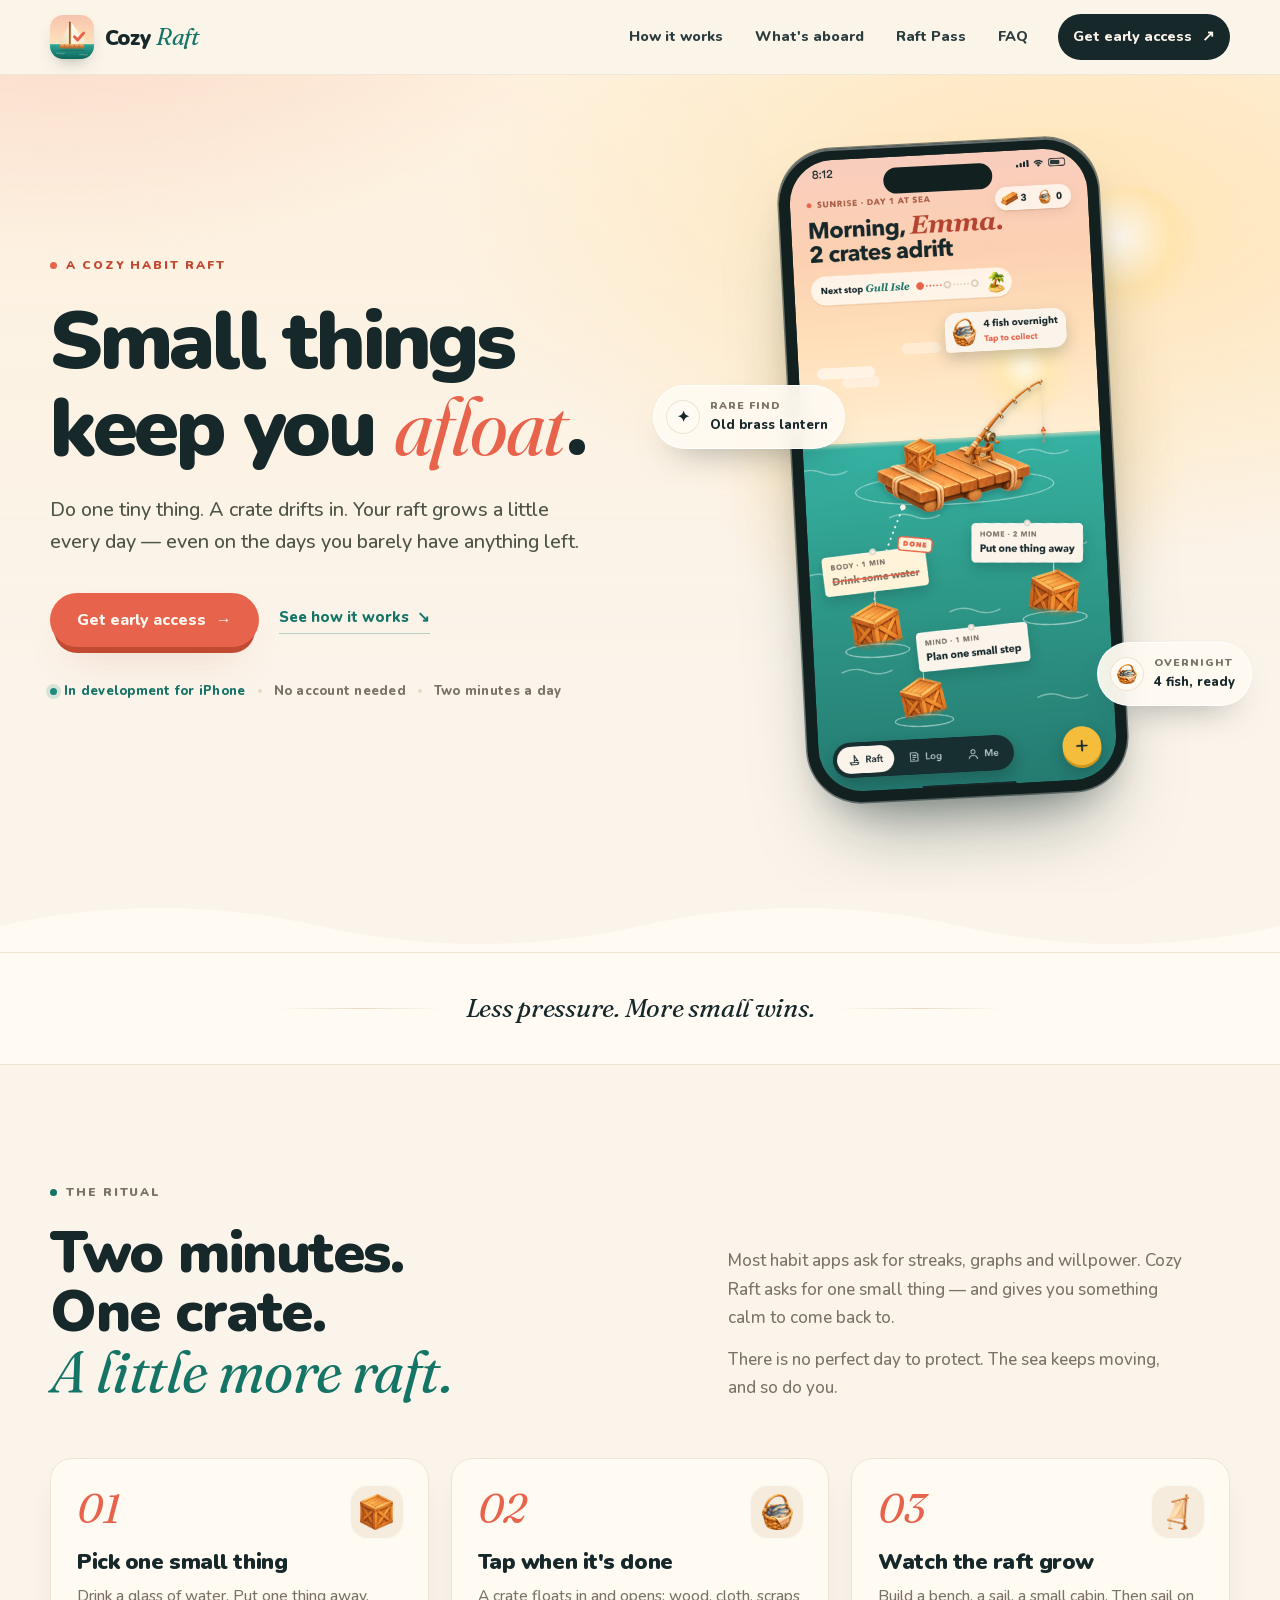
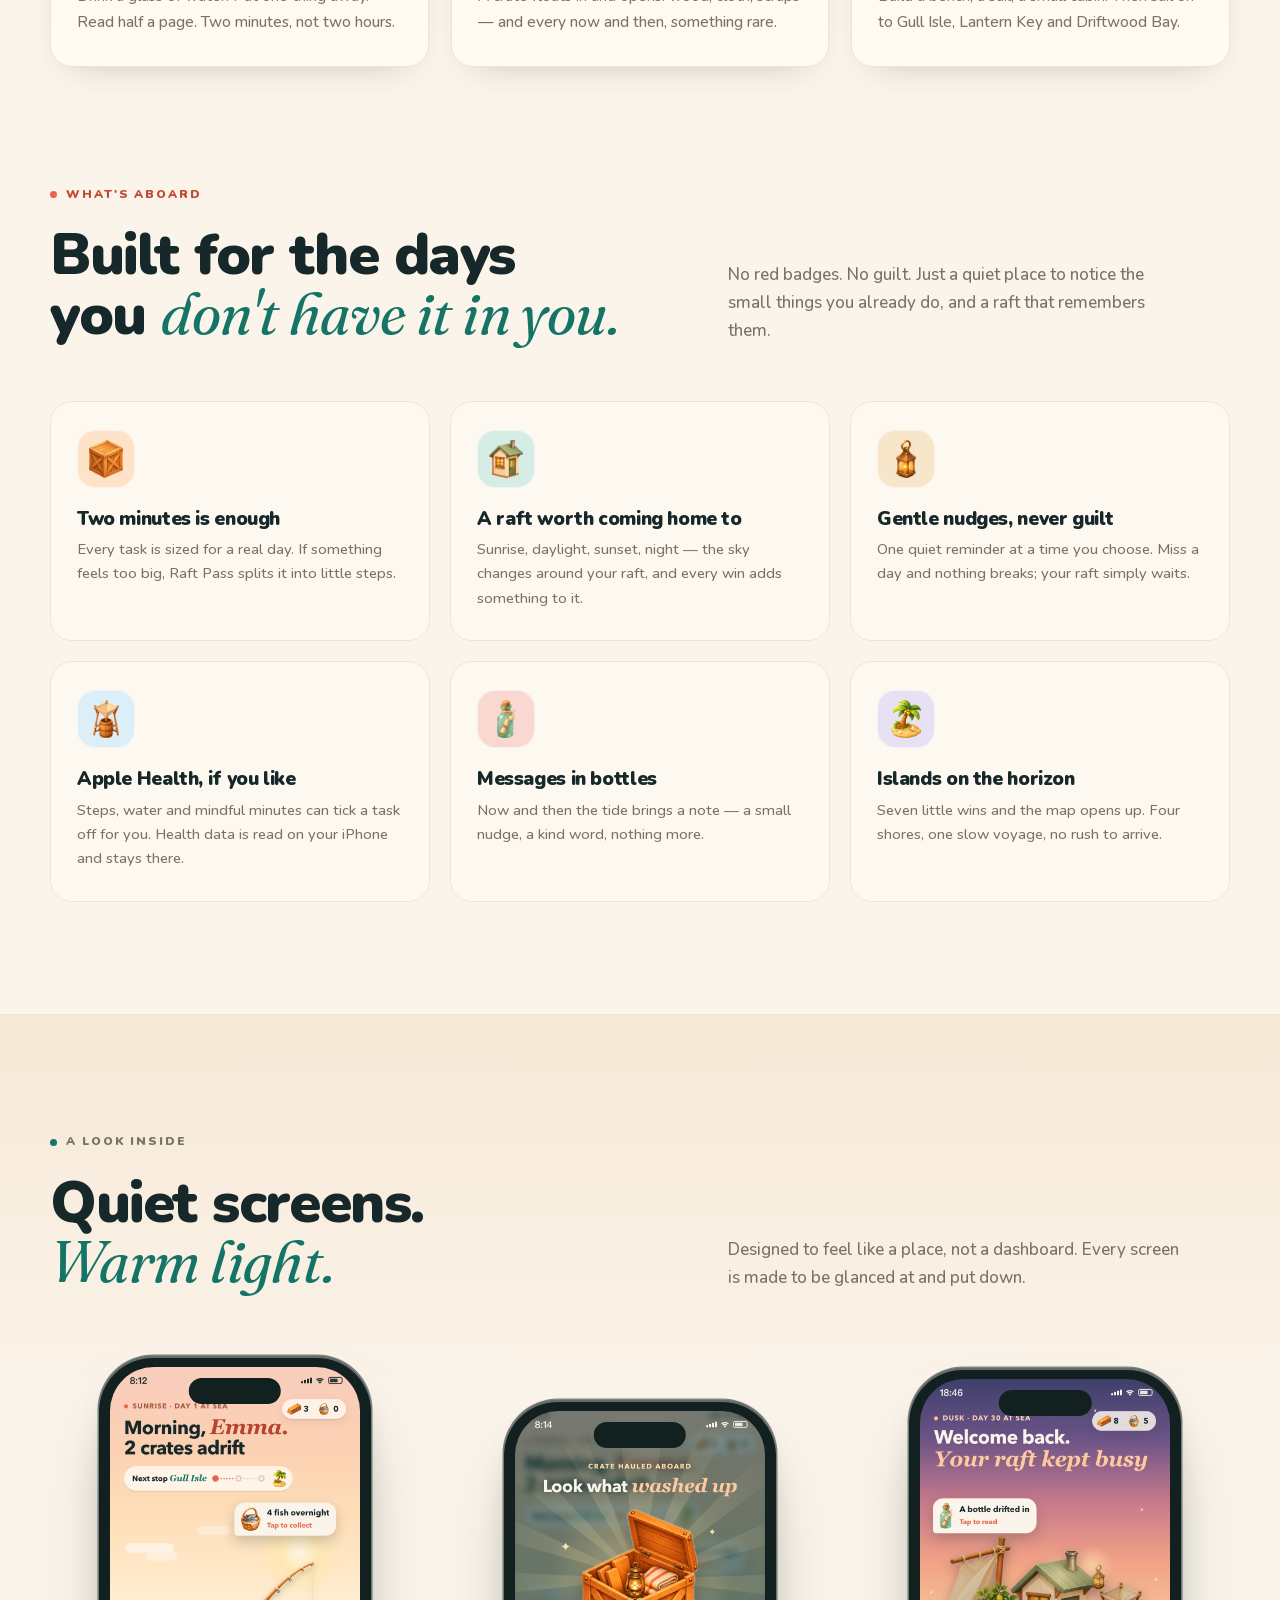
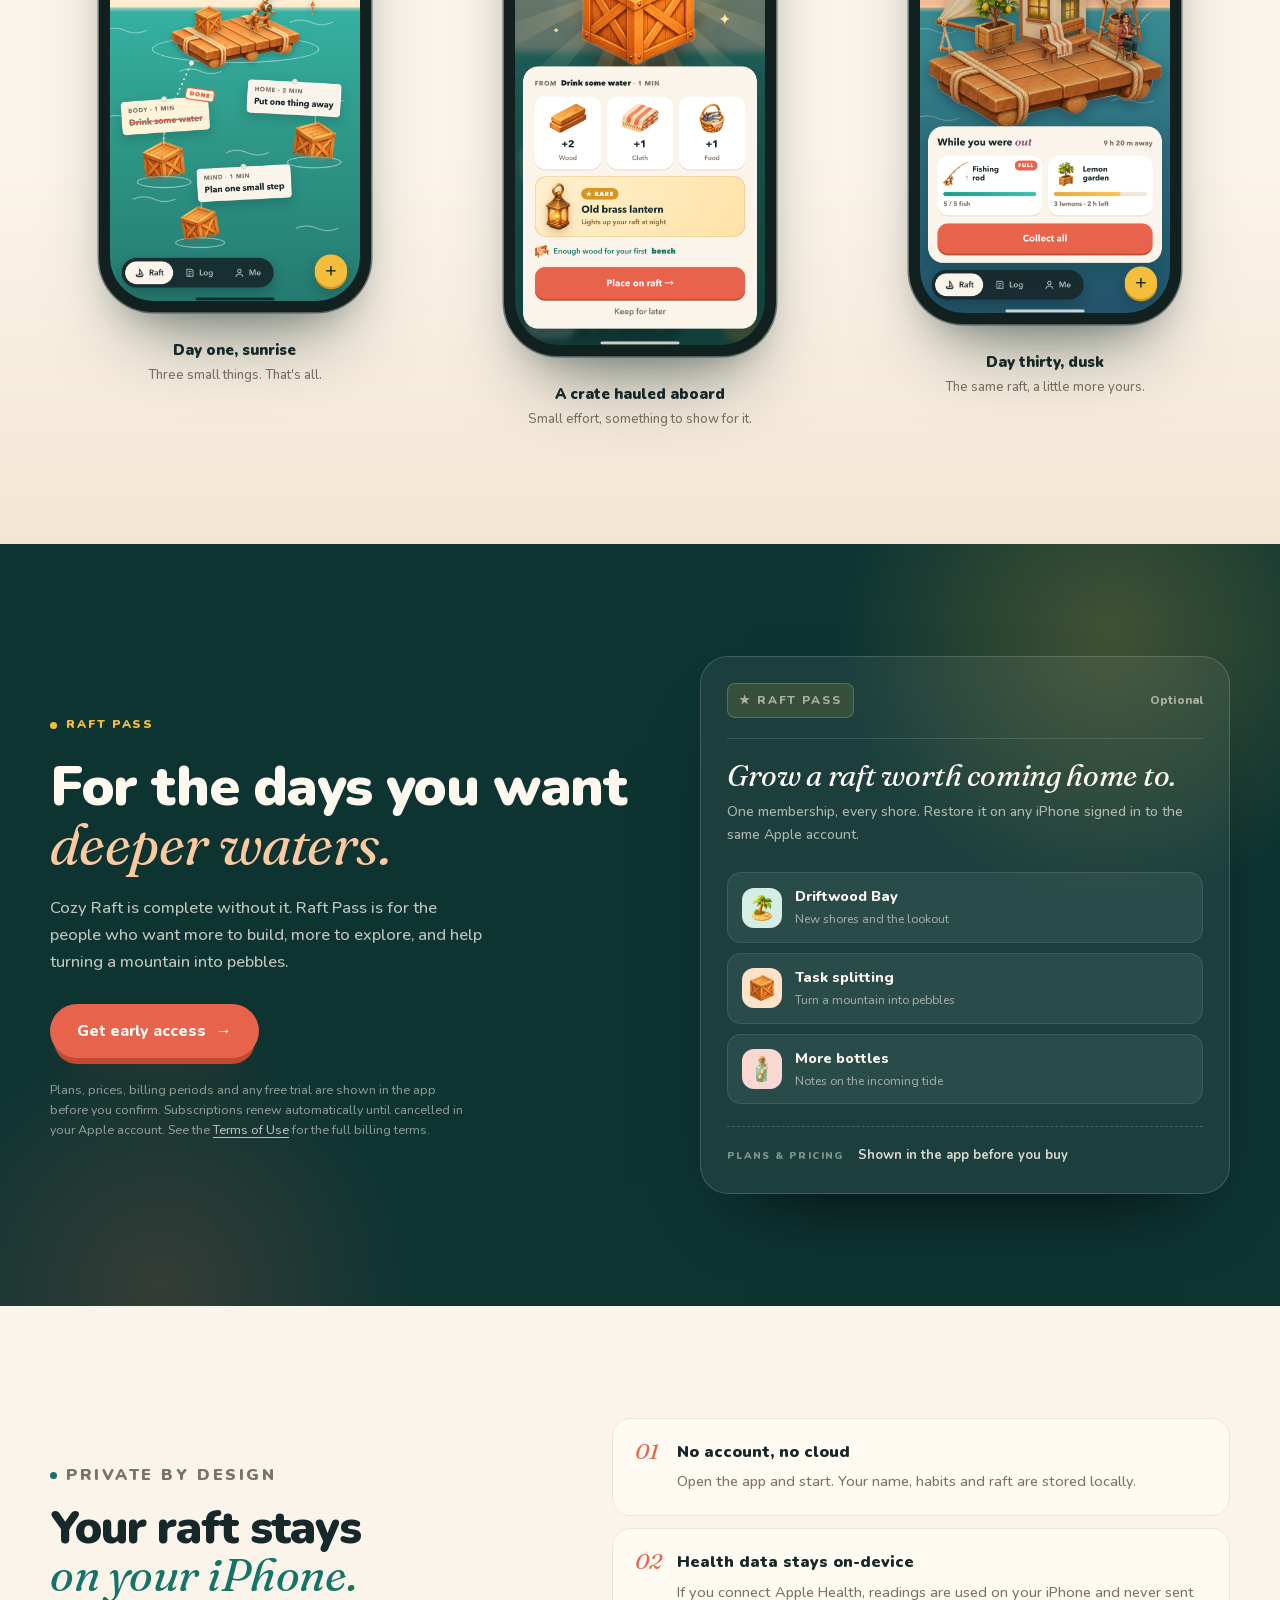
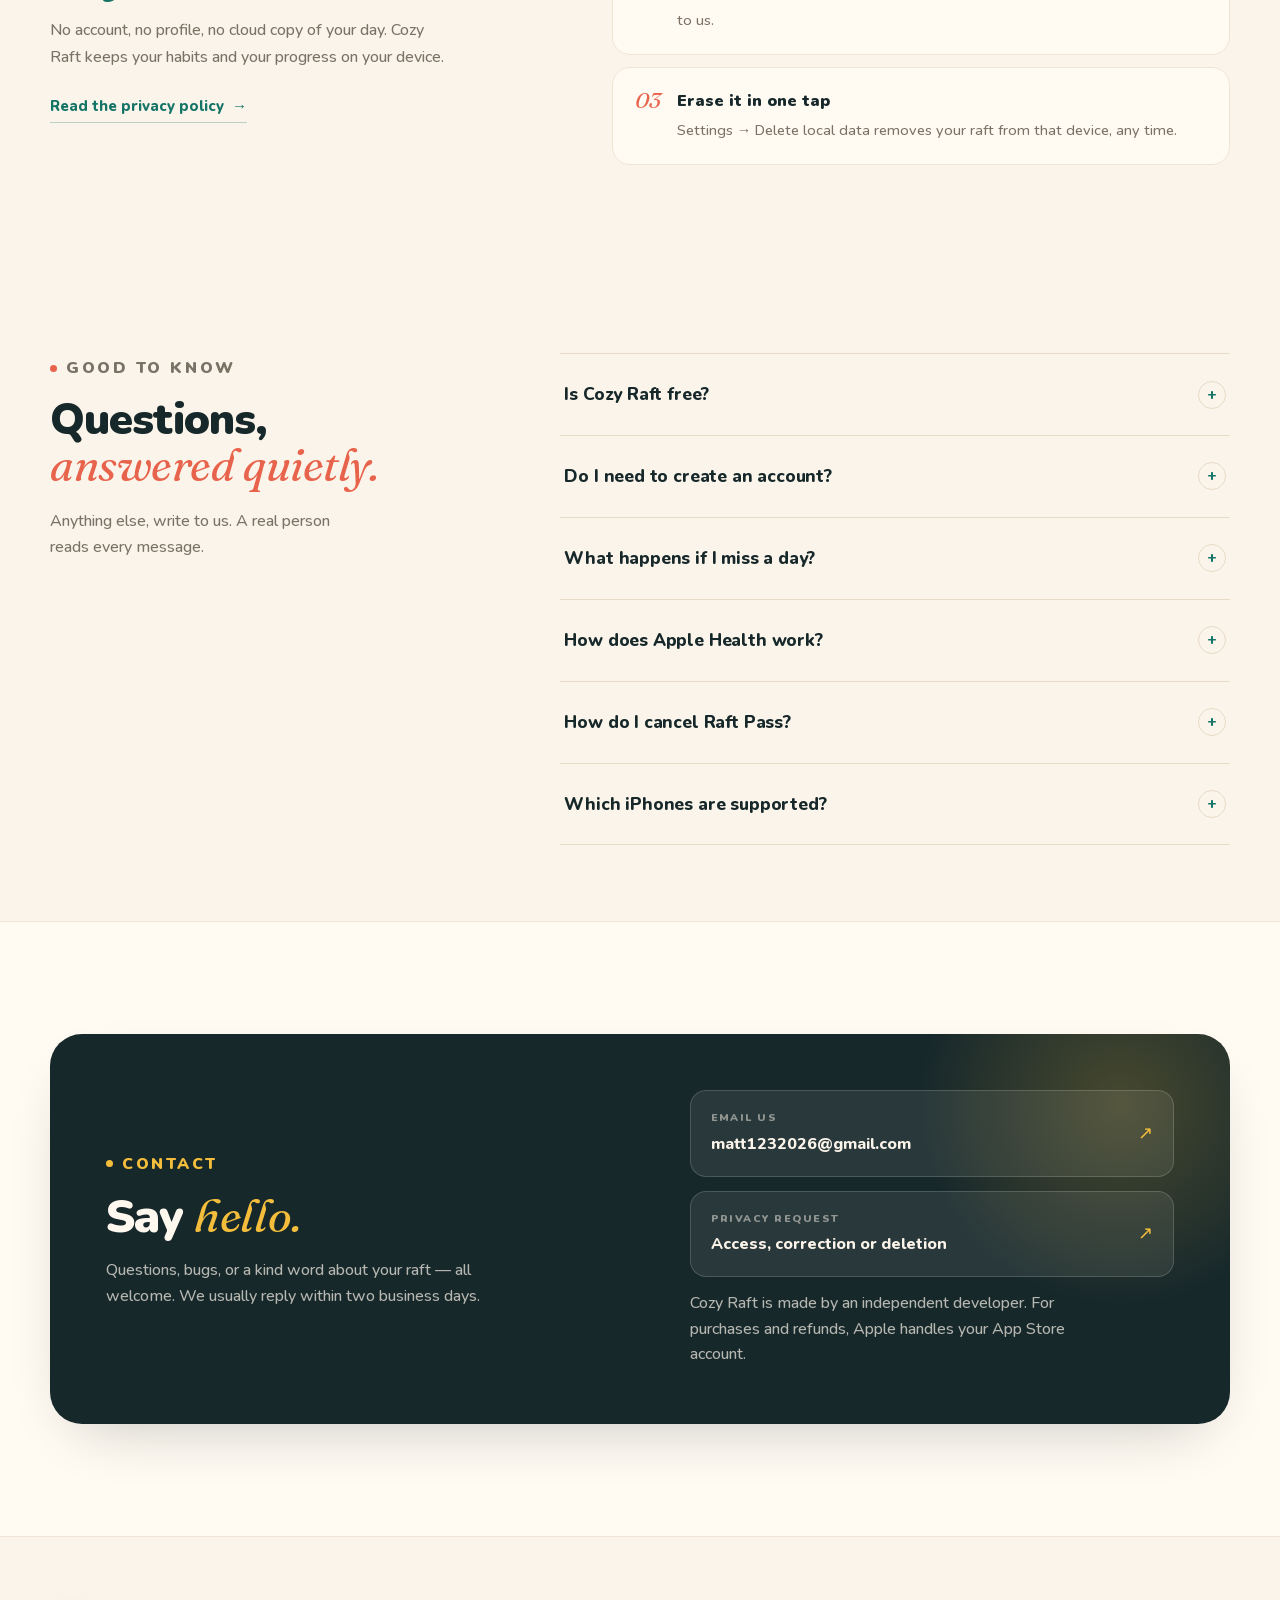
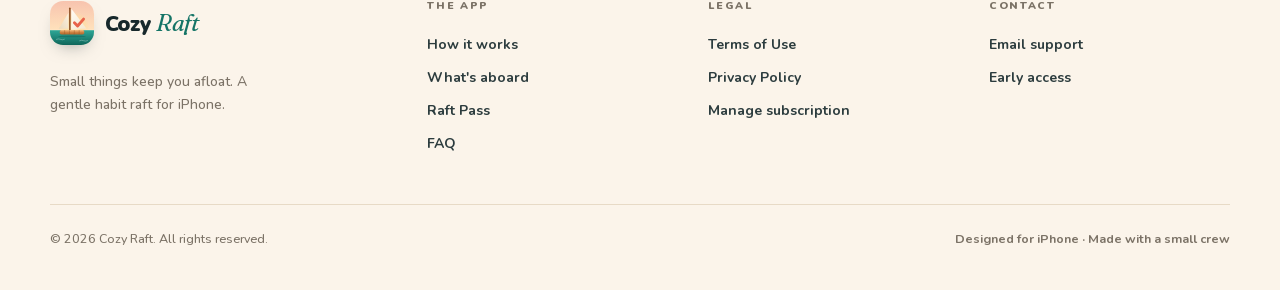
==== index.html @ 9db4e773 "Cozy Raft website, Terms of Use and Privacy Policy" ====
<!doctype html>
<html lang="en">
<head>
  <meta charset="utf-8">
  <meta name="viewport" content="width=device-width, initial-scale=1">
  <title>Cozy Raft — Small things keep you afloat</title>
  <meta name="description" content="Cozy Raft is a gentle habit app for iPhone. Do one tiny thing, open the crate that drifts in, and grow a raft you want to come home to. No account needed.">
  <meta name="theme-color" content="#fbf4ea">
  <link rel="canonical" href="https://hjdaskdasds.github.io/cozyraft/">
  <meta property="og:type" content="website">
  <meta property="og:title" content="Cozy Raft — Small things keep you afloat">
  <meta property="og:description" content="A gentle habit raft for iPhone. Two minutes a day is enough to grow something you can see.">
  <meta property="og:image" content="https://hjdaskdasds.github.io/cozyraft/assets/og-image.png">
  <meta property="og:url" content="https://hjdaskdasds.github.io/cozyraft/">
  <meta name="twitter:card" content="summary_large_image">
  <link rel="icon" href="assets/emblem.svg" type="image/svg+xml">
  <link rel="icon" href="assets/favicon-32.png" sizes="32x32" type="image/png">
  <link rel="apple-touch-icon" href="assets/apple-touch-icon.png">
  <script>document.documentElement.classList.add("js");</script>
  <link rel="stylesheet" href="assets/fonts.css">
  <link rel="stylesheet" href="styles.css">
  <script type="application/ld+json">
  {
    "@context": "https://schema.org",
    "@type": "SoftwareApplication",
    "name": "Cozy Raft",
    "applicationCategory": "HealthApplication",
    "operatingSystem": "iOS 17 or later",
    "description": "A gentle habit app for iPhone. Small daily tasks become crates that grow your raft.",
    "url": "https://hjdaskdasds.github.io/cozyraft/",
    "image": "https://hjdaskdasds.github.io/cozyraft/assets/icon-1024.png",
    "offers": { "@type": "Offer", "price": "0", "priceCurrency": "USD" },
    "publisher": { "@type": "Organization", "name": "Cozy Raft", "email": "matt1232026@gmail.com" }
  }
  </script>
</head>
<body>
<a class="skip-link" href="#main">Skip to content</a>

<header class="site-nav">
  <div class="shell nav-inner">
    <a class="brand" href="index.html" aria-label="Cozy Raft home">
      <img src="assets/icon.svg" alt="" width="44" height="44">
      <span class="brand-name">Cozy <em>Raft</em></span>
    </a>
    <button class="nav-toggle" type="button" aria-expanded="false" aria-controls="primary-nav">
      <span></span><span class="sr-only">Open menu</span>
    </button>
    <nav class="nav-links" id="primary-nav" aria-label="Primary">
      <a href="#how-it-works">How it works</a>
      <a href="#features">What's aboard</a>
      <a href="#raft-pass">Raft Pass</a>
      <a href="#faq">FAQ</a>
      <span class="nav-action"><a class="button button--ink button--small" href="mailto:matt1232026@gmail.com?subject=Cozy%20Raft%20early%20access">Get early access <span aria-hidden="true">↗</span></a></span>
    </nav>
  </div>
</header>

<main id="main">

  <section class="hero">
    <div class="shell hero-grid">
      <div class="hero-copy">
        <p class="eyebrow">A cozy habit raft</p>
        <h1><span class="line">Small things</span><span class="line">keep you <em>afloat</em>.</span></h1>
        <p class="hero-lede">Do one tiny thing. A crate drifts in. Your raft grows a little every day — even on the days you barely have anything left.</p>
        <div class="hero-actions">
          <a class="button button--coral" href="mailto:matt1232026@gmail.com?subject=Cozy%20Raft%20early%20access">Get early access <span aria-hidden="true">→</span></a>
          <a class="text-link" href="#how-it-works">See how it works <span aria-hidden="true">↘</span></a>
        </div>
        <div class="hero-meta">
          <span class="live">In development for iPhone</span>
          <span class="dot" aria-hidden="true"></span>
          <span>No account needed</span>
          <span class="dot" aria-hidden="true"></span>
          <span>Two minutes a day</span>
        </div>
      </div>

      <div class="hero-visual">
        <div class="hero-sun" aria-hidden="true"></div>
        <div class="phone">
          <div class="phone-screen">
            <img src="assets/screen-home.png" alt="Cozy Raft home screen: a wooden raft at sunrise with three floating crates, each holding a two-minute task." width="860" height="1861">
          </div>
        </div>
        <div class="float-chip float-chip--a">
          <span class="chip-icon" aria-hidden="true">✦</span>
          <span><small>Rare find</small>Old brass lantern</span>
        </div>
        <div class="float-chip float-chip--b">
          <span class="chip-icon"><img src="assets/art/res_fish.png" alt="" width="20" height="20"></span>
          <span><small>Overnight</small>4 fish, ready</span>
        </div>
      </div>
    </div>
  </section>

  <svg class="wave" viewBox="0 0 1440 60" preserveAspectRatio="none" aria-hidden="true">
    <path d="M0 34c120-24 240-24 360 0s240 24 360 0 240-24 360 0 240 24 360 0v26H0Z" fill="currentColor"/>
  </svg>

  <section class="manifesto" aria-label="The Cozy Raft promise">
    <div class="shell manifesto-inner">
      <span class="rule" aria-hidden="true"></span>
      <p>Less pressure. More small wins.</p>
      <span class="rule" aria-hidden="true"></span>
    </div>
  </section>

  <section class="section" id="how-it-works">
    <div class="shell">
      <div class="section-head">
        <div class="reveal">
          <p class="eyebrow eyebrow--quiet">The ritual</p>
          <h2>Two minutes.<br>One crate.<br><em>A little more raft.</em></h2>
        </div>
        <div class="reveal reveal-delay-1">
          <p class="section-copy">Most habit apps ask for streaks, graphs and willpower. Cozy Raft asks for one small thing — and gives you something calm to come back to.</p>
          <p class="section-copy">There is no perfect day to protect. The sea keeps moving, and so do you.</p>
        </div>
      </div>

      <div class="steps">
        <article class="step reveal">
          <span class="step-icon"><img src="assets/art/crate_closed.png" alt="" width="36" height="36"></span>
          <h3>Pick one small thing</h3>
          <p>Drink a glass of water. Put one thing away. Read half a page. Two minutes, not two hours.</p>
        </article>
        <article class="step reveal reveal-delay-1">
          <span class="step-icon"><img src="assets/art/res_fish.png" alt="" width="36" height="36"></span>
          <h3>Tap when it's done</h3>
          <p>A crate floats in and opens: wood, cloth, scraps — and every now and then, something rare.</p>
        </article>
        <article class="step reveal reveal-delay-2">
          <span class="step-icon"><img src="assets/art/fac_sail.png" alt="" width="36" height="36"></span>
          <h3>Watch the raft grow</h3>
          <p>Build a bench, a sail, a small cabin. Then sail on to Gull Isle, Lantern Key and Driftwood Bay.</p>
        </article>
      </div>
    </div>
  </section>

  <section class="section" id="features" style="padding-top:0">
    <div class="shell">
      <div class="section-head">
        <div class="reveal">
          <p class="eyebrow">What's aboard</p>
          <h2>Built for the days<br>you <em>don't have it in you.</em></h2>
        </div>
        <div class="reveal reveal-delay-1">
          <p class="section-copy">No red badges. No guilt. Just a quiet place to notice the small things you already do, and a raft that remembers them.</p>
        </div>
      </div>

      <div class="features">
        <article class="feature reveal">
          <span class="feature-icon tint-peach"><img src="assets/art/crate_closed.png" alt="" width="38" height="38"></span>
          <h3>Two minutes is enough</h3>
          <p>Every task is sized for a real day. If something feels too big, Raft Pass splits it into little steps.</p>
        </article>
        <article class="feature reveal reveal-delay-1">
          <span class="feature-icon tint-mint"><img src="assets/art/fac_cabin.png" alt="" width="38" height="38"></span>
          <h3>A raft worth coming home to</h3>
          <p>Sunrise, daylight, sunset, night — the sky changes around your raft, and every win adds something to it.</p>
        </article>
        <article class="feature reveal reveal-delay-2">
          <span class="feature-icon tint-sand"><img src="assets/art/deco_lantern.png" alt="" width="38" height="38"></span>
          <h3>Gentle nudges, never guilt</h3>
          <p>One quiet reminder at a time you choose. Miss a day and nothing breaks; your raft simply waits.</p>
        </article>
        <article class="feature reveal">
          <span class="feature-icon tint-sky"><img src="assets/art/fac_rain_collector.png" alt="" width="38" height="38"></span>
          <h3>Apple Health, if you like</h3>
          <p>Steps, water and mindful minutes can tick a task off for you. Health data is read on your iPhone and stays there.</p>
        </article>
        <article class="feature reveal reveal-delay-1">
          <span class="feature-icon tint-rose"><img src="assets/art/bottle.png" alt="" width="38" height="38"></span>
          <h3>Messages in bottles</h3>
          <p>Now and then the tide brings a note — a small nudge, a kind word, nothing more.</p>
        </article>
        <article class="feature reveal reveal-delay-2">
          <span class="feature-icon tint-lilac"><img src="assets/art/island_gull.png" alt="" width="38" height="38"></span>
          <h3>Islands on the horizon</h3>
          <p>Seven little wins and the map opens up. Four shores, one slow voyage, no rush to arrive.</p>
        </article>
      </div>
    </div>
  </section>

  <section class="section showcase" aria-label="Screens from the app">
    <div class="shell">
      <div class="section-head" style="margin-bottom:64px">
        <div class="reveal">
          <p class="eyebrow eyebrow--quiet">A look inside</p>
          <h2>Quiet screens.<br><em>Warm light.</em></h2>
        </div>
        <div class="reveal reveal-delay-1">
          <p class="section-copy">Designed to feel like a place, not a dashboard. Every screen is made to be glanced at and put down.</p>
        </div>
      </div>

      <div class="showcase-grid">
        <figure class="showcase-item reveal" style="margin:0">
          <div class="phone">
            <div class="phone-screen"><img src="assets/screen-home.png" alt="Morning on day one, with two crates drifting beside the raft." width="860" height="1861" loading="lazy"></div>
          </div>
          <figcaption class="showcase-caption"><strong>Day one, sunrise</strong><span>Three small things. That's all.</span></figcaption>
        </figure>
        <figure class="showcase-item reveal reveal-delay-1" style="margin:0">
          <div class="phone">
            <div class="phone-screen"><img src="assets/screen-crate.png" alt="The reward screen after completing a task, showing wood, cloth, scrap and food." width="860" height="1861" loading="lazy"></div>
          </div>
          <figcaption class="showcase-caption"><strong>A crate hauled aboard</strong><span>Small effort, something to show for it.</span></figcaption>
        </figure>
        <figure class="showcase-item reveal reveal-delay-2" style="margin:0">
          <div class="phone">
            <div class="phone-screen"><img src="assets/screen-dusk.png" alt="The raft on day thirty at dusk, with a cabin, a garden and a lantern." width="860" height="1861" loading="lazy"></div>
          </div>
          <figcaption class="showcase-caption"><strong>Day thirty, dusk</strong><span>The same raft, a little more yours.</span></figcaption>
        </figure>
      </div>
    </div>
  </section>

  <section class="section pass" id="raft-pass">
    <div class="shell pass-grid">
      <div class="reveal">
        <p class="eyebrow">Raft Pass</p>
        <h2>For the days you want<br><em>deeper waters.</em></h2>
        <p class="pass-copy">Cozy Raft is complete without it. Raft Pass is for the people who want more to build, more to explore, and help turning a mountain into pebbles.</p>
        <div style="margin-top:28px">
          <a class="button button--coral" href="mailto:matt1232026@gmail.com?subject=Cozy%20Raft%20early%20access">Get early access <span aria-hidden="true">→</span></a>
        </div>
        <p class="pass-note">Plans, prices, billing periods and any free trial are shown in the app before you confirm. Subscriptions renew automatically until cancelled in your Apple account. See the <a href="terms.html">Terms of Use</a> for the full billing terms.</p>
      </div>

      <div class="reveal reveal-delay-1">
        <div class="pass-card">
          <div class="pass-card-top">
            <span class="pass-badge">★ Raft Pass</span>
            <span>Optional</span>
          </div>
          <h3>Grow a raft worth coming home to.</h3>
          <p>One membership, every shore. Restore it on any iPhone signed in to the same Apple account.</p>
          <ul class="pass-card-list">
            <li>
              <span class="mini-icon tint-mint"><img src="assets/art/island_gull.png" alt="" width="26" height="26"></span>
              <span class="mini-copy"><strong>Driftwood Bay</strong><small>New shores and the lookout</small></span>
            </li>
            <li>
              <span class="mini-icon tint-peach"><img src="assets/art/crate_closed.png" alt="" width="26" height="26"></span>
              <span class="mini-copy"><strong>Task splitting</strong><small>Turn a mountain into pebbles</small></span>
            </li>
            <li>
              <span class="mini-icon tint-rose"><img src="assets/art/bottle.png" alt="" width="26" height="26"></span>
              <span class="mini-copy"><strong>More bottles</strong><small>Notes on the incoming tide</small></span>
            </li>
          </ul>
          <div class="pass-card-foot">
            <span>Plans &amp; pricing</span>
            <strong>Shown in the app before you buy</strong>
          </div>
        </div>
      </div>
    </div>
  </section>

  <section class="section" id="privacy">
    <div class="shell privacy-strip">
      <div class="reveal">
        <p class="eyebrow eyebrow--quiet">Private by design</p>
        <h2>Your raft stays<br><em>on your iPhone.</em></h2>
        <p>No account, no profile, no cloud copy of your day. Cozy Raft keeps your habits and your progress on your device.</p>
        <a class="text-link" href="privacy.html">Read the privacy policy <span aria-hidden="true">→</span></a>
      </div>
      <div class="privacy-points reveal reveal-delay-1">
        <div class="privacy-point">
          <span class="num">01</span>
          <div><strong>No account, no cloud</strong><span>Open the app and start. Your name, habits and raft are stored locally.</span></div>
        </div>
        <div class="privacy-point">
          <span class="num">02</span>
          <div><strong>Health data stays on-device</strong><span>If you connect Apple Health, readings are used on your iPhone and never sent to us.</span></div>
        </div>
        <div class="privacy-point">
          <span class="num">03</span>
          <div><strong>Erase it in one tap</strong><span>Settings → Delete local data removes your raft from that device, any time.</span></div>
        </div>
      </div>
    </div>
  </section>

  <section class="section section--tight" id="faq">
    <div class="shell faq-wrap">
      <div class="faq-side reveal">
        <p class="eyebrow">Good to know</p>
        <h2>Questions,<br><em>answered quietly.</em></h2>
        <p>Anything else, write to us. A real person reads every message.</p>
      </div>
      <div class="faq-list reveal reveal-delay-1">
        <details>
          <summary>Is Cozy Raft free?<span class="plus" aria-hidden="true">+</span></summary>
          <p>Yes. The daily raft, the crates, the log, the map's first shores and Apple Health all work without paying. Raft Pass is an optional subscription for extra places to build and the task-splitting tool.</p>
        </details>
        <details>
          <summary>Do I need to create an account?<span class="plus" aria-hidden="true">+</span></summary>
          <p>No. There is no sign-up, no email required and no password to remember. Your raft is stored on your iPhone, so keep a device backup if you want to carry it to a new phone.</p>
        </details>
        <details>
          <summary>What happens if I miss a day?<span class="plus" aria-hidden="true">+</span></summary>
          <p>Nothing breaks. There is no streak to lose and no shame screen. When you come back, the raft is where you left it and today's crates are waiting.</p>
        </details>
        <details>
          <summary>How does Apple Health work?<span class="plus" aria-hidden="true">+</span></summary>
          <p>If you connect it, Cozy Raft reads steps, water and mindful minutes you choose to share, and ticks off the tasks you linked to them. You can disconnect at any time in Settings or the Health app. Health data is never sent to us.</p>
        </details>
        <details>
          <summary>How do I cancel Raft Pass?<span class="plus" aria-hidden="true">+</span></summary>
          <p>Subscriptions are managed by Apple, not by us. Open <a href="https://apps.apple.com/account/subscriptions" rel="noopener">your Apple subscription settings</a> and cancel there. You keep access until the end of the paid period. Deleting the app does not cancel a subscription.</p>
        </details>
        <details>
          <summary>Which iPhones are supported?<span class="plus" aria-hidden="true">+</span></summary>
          <p>Cozy Raft is built for iPhone with iOS 17 or later. It is designed in portrait, with a widget and a Live Activity for the task timer.</p>
        </details>
      </div>
    </div>
  </section>

  <section class="section contact" id="contact">
    <div class="shell">
      <div class="contact-card reveal">
        <div>
          <p class="eyebrow">Contact</p>
          <h2>Say <em>hello.</em></h2>
          <p>Questions, bugs, or a kind word about your raft — all welcome. We usually reply within two business days.</p>
        </div>
        <div class="contact-actions">
          <a class="contact-mail" href="mailto:matt1232026@gmail.com?subject=Cozy%20Raft%20question">
            <span><span class="label">Email us</span><strong>matt1232026@gmail.com</strong></span>
            <span class="arrow" aria-hidden="true">↗</span>
          </a>
          <a class="contact-mail" href="mailto:matt1232026@gmail.com?subject=Cozy%20Raft%20privacy%20request">
            <span><span class="label">Privacy request</span><strong>Access, correction or deletion</strong></span>
            <span class="arrow" aria-hidden="true">↗</span>
          </a>
          <p class="contact-small">Cozy Raft is made by an independent developer. For purchases and refunds, Apple handles your App Store account.</p>
        </div>
      </div>
    </div>
  </section>

</main>

<footer class="site-footer">
  <div class="shell">
    <div class="footer-grid">
      <div class="footer-brand">
        <a class="brand" href="index.html" aria-label="Cozy Raft home">
          <img src="assets/icon.svg" alt="" width="44" height="44">
          <span class="brand-name">Cozy <em>Raft</em></span>
        </a>
        <p>Small things keep you afloat. A gentle habit raft for iPhone.</p>
      </div>
      <div class="footer-col">
        <h3>The app</h3>
        <a href="#how-it-works">How it works</a>
        <a href="#features">What's aboard</a>
        <a href="#raft-pass">Raft Pass</a>
        <a href="#faq">FAQ</a>
      </div>
      <div class="footer-col">
        <h3>Legal</h3>
        <a href="terms.html">Terms of Use</a>
        <a href="privacy.html">Privacy Policy</a>
        <a href="https://apps.apple.com/account/subscriptions" rel="noopener">Manage subscription</a>
      </div>
      <div class="footer-col">
        <h3>Contact</h3>
        <a href="mailto:matt1232026@gmail.com?subject=Cozy%20Raft%20question">Email support</a>
        <a href="mailto:matt1232026@gmail.com?subject=Cozy%20Raft%20early%20access">Early access</a>
      </div>
    </div>
    <div class="footer-bottom">
      <span>© <span id="year">2026</span> Cozy Raft. All rights reserved.</span>
      <span class="made">Designed for iPhone · Made with a small crew</span>
    </div>
  </div>
</footer>

<script src="script.js"></script>
</body>
</html>
---- assets/fonts.css ----
/* Self-hosted so a visit to these pages makes no third-party requests. */
@font-face {
  font-family: 'Nunito';
  font-style: normal;
  font-weight: 200 1000;
  font-display: swap;
  src: url('fonts/nunito-latin-ext.woff2') format('woff2');
  unicode-range: U+0100-02BA, U+02BD-02C5, U+02C7-02CC, U+02CE-02D7, U+02DD-02FF, U+0304, U+0308, U+0329, U+1D00-1DBF, U+1E00-1E9F, U+1EF2-1EFF, U+2020, U+20A0-20AB, U+20AD-20C4, U+2113, U+2C60-2C7F, U+A720-A7FF;
}
@font-face {
  font-family: 'Nunito';
  font-style: normal;
  font-weight: 200 1000;
  font-display: swap;
  src: url('fonts/nunito-latin.woff2') format('woff2');
  unicode-range: U+0000-00FF, U+0131, U+0152-0153, U+02BB-02BC, U+02C6, U+02DA, U+02DC, U+0304, U+0308, U+0329, U+2000-206F, U+20AC, U+2122, U+2191, U+2193, U+2212, U+2215, U+FEFF, U+FFFD;
}
@font-face {
  font-family: 'Fraunces';
  font-style: italic;
  font-weight: 300 500;
  font-display: swap;
  src: url('fonts/fraunces-italic-latin-ext.woff2') format('woff2');
  unicode-range: U+0100-02BA, U+02BD-02C5, U+02C7-02CC, U+02CE-02D7, U+02DD-02FF, U+0304, U+0308, U+0329, U+1D00-1DBF, U+1E00-1E9F, U+1EF2-1EFF, U+2020, U+20A0-20AB, U+20AD-20C4, U+2113, U+2C60-2C7F, U+A720-A7FF;
}
@font-face {
  font-family: 'Fraunces';
  font-style: italic;
  font-weight: 300 500;
  font-display: swap;
  src: url('fonts/fraunces-italic-latin.woff2') format('woff2');
  unicode-range: U+0000-00FF, U+0131, U+0152-0153, U+02BB-02BC, U+02C6, U+02DA, U+02DC, U+0304, U+0308, U+0329, U+2000-206F, U+20AC, U+2122, U+2191, U+2193, U+2212, U+2215, U+FEFF, U+FFFD;
}
---- styles.css ----
/* ==========================================================================
   Cozy Raft — website & legal pages
   Warm paper, deep sea, editorial serif accents.
   ========================================================================== */

/* Typefaces are self-hosted in assets/fonts.css — no third-party requests. */

:root {
  --paper: #fbf4ea;
  --paper-2: #fffaf2;
  --paper-3: #f6ecdd;
  --ink: #17282b;
  --ink-soft: #2c3c3e;
  --teal: #147466;
  --teal-deep: #0e3432;
  --teal-mid: #1f8b7b;
  --coral: #e8634b;
  --coral-deep: #c24a33;
  --sun: #f4be3c;
  --mute: #7b7266;
  --edge: #e7dac6;
  --edge-soft: #efe4d4;
  --white: #ffffff;

  --serif: "Fraunces", "Iowan Old Style", "Palatino Linotype", Georgia, serif;
  --sans: "Nunito", -apple-system, BlinkMacSystemFont, "Segoe UI", Helvetica, Arial, sans-serif;

  --shell: 1180px;
  --radius-lg: 32px;
  --radius-md: 22px;
  --radius-sm: 14px;
  --shadow-soft: 0 24px 60px -32px rgba(23, 40, 43, 0.32);
  --shadow-card: 0 14px 34px -22px rgba(23, 40, 43, 0.3);
  --ease: cubic-bezier(0.22, 0.61, 0.36, 1);
}

*,
*::before,
*::after { box-sizing: border-box; }

html {
  scroll-behavior: smooth;
  -webkit-text-size-adjust: 100%;
  overflow-x: clip;
}

body {
  margin: 0;
  background: var(--paper);
  color: var(--ink);
  font-family: var(--sans);
  font-size: 17px;
  line-height: 1.65;
  font-weight: 500;
  -webkit-font-smoothing: antialiased;
  text-rendering: optimizeLegibility;
  overflow-x: hidden;
}

/* Very subtle paper texture, layered under everything. */
body::before {
  content: "";
  position: fixed;
  inset: 0;
  z-index: 0;
  pointer-events: none;
  opacity: 0.5;
  background-image: radial-gradient(rgba(23, 40, 43, 0.055) 0.6px, transparent 0.6px);
  background-size: 4px 4px;
  mask-image: linear-gradient(to bottom, rgba(0, 0, 0, 0.6), rgba(0, 0, 0, 0.25));
}

img { max-width: 100%; display: block; }

a { color: inherit; text-decoration: none; }

:focus-visible {
  outline: 3px solid rgba(232, 99, 75, 0.65);
  outline-offset: 3px;
  border-radius: 6px;
}

::selection { background: rgba(244, 190, 60, 0.45); color: var(--ink); }

.skip-link {
  position: fixed;
  top: -100px;
  left: 16px;
  z-index: 200;
  background: var(--ink);
  color: var(--paper);
  padding: 12px 18px;
  border-radius: 999px;
  font-weight: 800;
  font-size: 14px;
  transition: top 0.2s var(--ease);
}
.skip-link:focus { top: 16px; }

.sr-only {
  position: absolute;
  width: 1px; height: 1px;
  padding: 0; margin: -1px;
  overflow: hidden;
  clip: rect(0 0 0 0);
  white-space: nowrap;
  border: 0;
}

/* ---------- Type ---------- */

h1, h2, h3, h4 {
  margin: 0;
  font-weight: 900;
  letter-spacing: -0.025em;
  line-height: 1.02;
}

p { margin: 0; }

em, .accent {
  font-family: var(--serif);
  font-style: italic;
  font-weight: 400;
  letter-spacing: -0.01em;
}

.eyebrow {
  display: inline-flex;
  align-items: center;
  gap: 9px;
  font-size: 12px;
  font-weight: 900;
  letter-spacing: 0.16em;
  text-transform: uppercase;
  color: var(--coral-deep);
}
.eyebrow::before {
  content: "";
  width: 7px;
  height: 7px;
  border-radius: 50%;
  background: var(--coral);
  flex: none;
}

.eyebrow--quiet { color: var(--mute); }
.eyebrow--quiet::before { background: var(--teal); }

/* ---------- Shell ---------- */

.shell {
  width: min(var(--shell), calc(100% - 48px));
  margin-inline: auto;
  position: relative;
  z-index: 1;
}

.section { padding: 112px 0; position: relative; }
.section--tight { padding: 76px 0; }

.section-head {
  display: grid;
  grid-template-columns: 1.1fr 0.9fr;
  gap: 64px;
  align-items: end;
  margin-bottom: 56px;
}
.section-head h2 {
  font-size: clamp(36px, 4.6vw, 58px);
  margin-top: 18px;
}
.section-head h2 em { color: var(--teal); }
.section-head .section-copy { color: var(--mute); font-size: 17px; max-width: 46ch; }
.section-head .section-copy + .section-copy { margin-top: 14px; }

/* ---------- Buttons ---------- */

.button {
  display: inline-flex;
  align-items: center;
  justify-content: center;
  gap: 10px;
  min-height: 54px;
  padding: 0 26px;
  border-radius: 999px;
  border: 1px solid transparent;
  font-family: var(--sans);
  font-size: 16px;
  font-weight: 800;
  letter-spacing: -0.005em;
  cursor: pointer;
  transition: transform 0.25s var(--ease), background-color 0.25s var(--ease),
    box-shadow 0.25s var(--ease), color 0.25s var(--ease), border-color 0.25s var(--ease);
  will-change: transform;
}
.button:hover { transform: translateY(-2px); }
.button:active { transform: translateY(0); }

.button--coral {
  background: var(--coral);
  color: #fff8f2;
  box-shadow: 0 10px 0 -4px var(--coral-deep), 0 22px 40px -24px rgba(194, 74, 51, 0.8);
}
.button--coral:hover {
  background: #ec6d55;
  box-shadow: 0 12px 0 -4px var(--coral-deep), 0 26px 46px -22px rgba(194, 74, 51, 0.85);
}

.button--ink {
  background: var(--ink);
  color: var(--paper);
  box-shadow: 0 18px 36px -26px rgba(23, 40, 43, 0.9);
}
.button--ink:hover { background: #21383b; }

.button--ghost {
  background: rgba(255, 255, 255, 0.55);
  border-color: var(--edge);
  color: var(--ink);
  backdrop-filter: blur(8px);
}
.button--ghost:hover { background: #fff; border-color: #dccdb6; }

.button--small {
  min-height: 44px;
  padding: 0 18px;
  font-size: 14px;
}

.text-link {
  display: inline-flex;
  align-items: center;
  gap: 8px;
  font-weight: 800;
  font-size: 15px;
  color: var(--teal);
  border-bottom: 1.5px solid rgba(20, 116, 102, 0.28);
  padding-bottom: 3px;
  transition: border-color 0.2s var(--ease), gap 0.2s var(--ease);
}
.text-link:hover { border-color: var(--teal); gap: 12px; }

/* ---------- Navigation ---------- */

.site-nav {
  position: sticky;
  top: 0;
  z-index: 80;
  padding: 14px 0;
  background: rgba(251, 244, 234, 0.82);
  backdrop-filter: saturate(1.5) blur(18px);
  -webkit-backdrop-filter: saturate(1.5) blur(18px);
  border-bottom: 1px solid rgba(231, 218, 198, 0.55);
}
.nav-inner {
  display: flex;
  align-items: center;
  gap: 28px;
}

.brand {
  display: inline-flex;
  align-items: center;
  gap: 11px;
  flex: none;
}
.brand img {
  width: 44px;
  height: 44px;
  border-radius: 13px;
  box-shadow: 0 8px 18px -10px rgba(23, 40, 43, 0.55), inset 0 0 0 1px rgba(255, 255, 255, 0.35);
}
.brand-name {
  font-size: 21px;
  font-weight: 900;
  letter-spacing: -0.03em;
  line-height: 1;
  white-space: nowrap;
}
.brand-name em { color: var(--teal); font-size: 1.12em; font-weight: 400; }

.nav-links {
  display: flex;
  align-items: center;
  gap: 4px;
  margin-left: auto;
}
.nav-links a {
  font-size: 14.5px;
  font-weight: 800;
  color: var(--ink-soft);
  padding: 10px 14px;
  border-radius: 999px;
  transition: background-color 0.2s var(--ease), color 0.2s var(--ease);
}
.nav-links a:hover { background: rgba(23, 40, 43, 0.06); color: var(--ink); }
.nav-links a[aria-current="page"] {
  background: var(--paper-2);
  box-shadow: inset 0 0 0 1px var(--edge);
  color: var(--ink);
}
.nav-action { margin-left: 12px; }
.nav-links a.button { color: var(--paper); }
.nav-links a.button:hover { color: var(--paper); }
.nav-toggle { display: none; }

/* ---------- Hero ---------- */

.hero {
  position: relative;
  padding: 68px 0 96px;
  overflow: hidden;
}
.hero::before {
  content: "";
  position: absolute;
  inset: -20% -10% auto;
  height: 92%;
  background:
    radial-gradient(58% 62% at 78% 42%, rgba(255, 226, 176, 0.9), rgba(255, 226, 176, 0) 70%),
    radial-gradient(48% 54% at 12% 8%, rgba(249, 205, 190, 0.72), rgba(249, 205, 190, 0) 72%),
    linear-gradient(180deg, rgba(255, 240, 216, 0.85), rgba(251, 244, 234, 0));
  pointer-events: none;
}

.hero-grid {
  display: grid;
  grid-template-columns: 1.02fr 0.98fr;
  gap: 48px;
  align-items: center;
}

.hero-copy { position: relative; z-index: 2; padding-top: 12px; }

.hero h1 {
  font-size: clamp(48px, 6.4vw, 82px);
  margin: 22px 0 24px;
  letter-spacing: -0.04em;
}
.hero h1 .line { display: block; }
.hero h1 em { color: var(--coral); letter-spacing: -0.02em; }

.hero-lede {
  font-size: clamp(17px, 1.55vw, 20px);
  line-height: 1.62;
  color: #4e5347;
  max-width: 45ch;
}

.hero-actions {
  display: flex;
  align-items: center;
  flex-wrap: wrap;
  gap: 20px;
  margin-top: 34px;
}

.hero-meta {
  display: flex;
  align-items: center;
  flex-wrap: wrap;
  gap: 12px;
  margin-top: 34px;
  font-size: 13px;
  font-weight: 800;
  letter-spacing: 0.02em;
  color: var(--mute);
}
.hero-meta .dot {
  width: 4px; height: 4px;
  border-radius: 50%;
  background: var(--edge);
}
.hero-meta .live {
  display: inline-flex;
  align-items: center;
  gap: 7px;
  color: var(--teal);
}
.hero-meta .live::before {
  content: "";
  width: 7px; height: 7px;
  border-radius: 50%;
  background: var(--teal-mid);
  box-shadow: 0 0 0 4px rgba(31, 139, 123, 0.16);
}

/* Phone mockup */

.hero-visual {
  position: relative;
  display: flex;
  justify-content: center;
  align-items: center;
  min-height: 620px;
}
.hero-visual::before {
  content: "";
  position: absolute;
  width: 88%;
  aspect-ratio: 1;
  border-radius: 50%;
  background: radial-gradient(circle at 50% 45%, rgba(255, 214, 150, 0.85), rgba(255, 214, 150, 0) 65%);
  filter: blur(6px);
  z-index: 0;
}
.hero-sun {
  position: absolute;
  top: 44px;
  right: 6%;
  width: 132px;
  height: 132px;
  border-radius: 50%;
  background: radial-gradient(circle at 42% 38%, #fffaf0, #ffe4ae 46%, rgba(255, 214, 150, 0) 72%);
  filter: blur(2px);
  z-index: 0;
}

.phone {
  position: relative;
  z-index: 2;
  width: min(320px, 78%);
  aspect-ratio: 0.489;
  border-radius: 54px;
  background: #12201f;
  padding: 11px;
  box-shadow:
    0 2px 0 0 rgba(255, 255, 255, 0.35) inset,
    0 0 0 1.5px rgba(23, 40, 43, 0.55),
    0 48px 80px -34px rgba(19, 45, 44, 0.55),
    0 20px 40px -24px rgba(19, 45, 44, 0.4);
  transform: rotate(-3deg);
  transition: transform 0.6s var(--ease);
}
.phone:hover { transform: rotate(-1deg) translateY(-6px); }
.phone-screen {
  position: relative;
  width: 100%;
  height: 100%;
  border-radius: 44px;
  overflow: hidden;
  background: #f9cdbe;
}
.phone-screen img {
  width: 100%;
  height: 100%;
  object-fit: cover;
}
.phone::after {
  content: "";
  position: absolute;
  top: 22px;
  left: 50%;
  transform: translateX(-50%);
  width: 34%;
  height: 26px;
  border-radius: 999px;
  background: #12201f;
  z-index: 3;
}

.phone--small { width: 268px; transform: rotate(2deg); }

.float-chip {
  position: absolute;
  z-index: 4;
  display: inline-flex;
  align-items: center;
  gap: 10px;
  padding: 11px 16px 11px 12px;
  border-radius: 999px;
  background: rgba(255, 250, 242, 0.94);
  border: 1px solid rgba(255, 255, 255, 0.9);
  box-shadow: 0 18px 36px -22px rgba(23, 40, 43, 0.55);
  backdrop-filter: blur(10px);
  font-size: 13px;
  font-weight: 800;
  color: var(--ink);
  white-space: nowrap;
  animation: float 6.5s ease-in-out infinite;
}
.float-chip .chip-icon {
  width: 34px; height: 34px;
  border-radius: 50%;
  display: grid;
  place-items: center;
  background: var(--paper-2);
  box-shadow: inset 0 0 0 1px var(--edge-soft);
  font-size: 15px;
}
.float-chip small {
  display: block;
  font-size: 10.5px;
  letter-spacing: 0.09em;
  text-transform: uppercase;
  color: var(--mute);
  font-weight: 900;
  margin-bottom: 1px;
}
.float-chip--a { top: 37%; left: -4%; }
.float-chip--b { bottom: 14%; right: -4%; animation-delay: -3s; }

@keyframes float {
  0%, 100% { transform: translateY(0); }
  50% { transform: translateY(-9px); }
}

/* Wave divider */

.wave {
  display: block;
  width: 100%;
  height: 60px;
  color: var(--paper-2);
  position: relative;
  z-index: 1;
  margin-top: -1px;
}

/* ---------- Manifesto ---------- */

.manifesto {
  background: var(--paper-2);
  border-top: 1px solid var(--edge-soft);
  border-bottom: 1px solid var(--edge-soft);
  padding: 34px 0;
}
.manifesto-inner {
  display: flex;
  align-items: center;
  justify-content: center;
  gap: 26px;
  text-align: center;
  color: var(--ink);
}
.manifesto p {
  font-family: var(--serif);
  font-style: italic;
  font-size: clamp(19px, 2.1vw, 26px);
  letter-spacing: -0.01em;
  white-space: nowrap;
}
.manifesto .rule {
  height: 1px;
  flex: 1;
  max-width: 160px;
  background: linear-gradient(90deg, transparent, var(--edge), transparent);
}

/* ---------- Steps ---------- */

.steps {
  display: grid;
  grid-template-columns: repeat(3, 1fr);
  gap: 22px;
  counter-reset: step;
}
.step {
  position: relative;
  background: var(--paper-2);
  border: 1px solid var(--edge-soft);
  border-radius: var(--radius-md);
  padding: 30px 26px 32px;
  counter-increment: step;
  box-shadow: var(--shadow-card);
  transition: transform 0.35s var(--ease), box-shadow 0.35s var(--ease);
}
.step:hover { transform: translateY(-4px); box-shadow: var(--shadow-soft); }
.step::before {
  content: "0" counter(step);
  font-family: var(--serif);
  font-style: italic;
  font-size: 40px;
  color: var(--coral);
  display: block;
  line-height: 1;
  margin-bottom: 22px;
}
.step h3 { font-size: 22px; margin-bottom: 10px; letter-spacing: -0.02em; }
.step p { color: var(--mute); font-size: 15.5px; }
.step .step-icon {
  position: absolute;
  top: 26px;
  right: 24px;
  width: 54px;
  height: 54px;
  border-radius: 18px;
  display: grid;
  place-items: center;
  background: var(--paper-3);
  box-shadow: inset 0 0 0 1px rgba(255, 255, 255, 0.6);
}
.step .step-icon img { width: 36px; height: 36px; object-fit: contain; }

/* ---------- Features ---------- */

.features {
  display: grid;
  grid-template-columns: repeat(3, 1fr);
  gap: 20px;
}
.feature {
  background: rgba(255, 250, 242, 0.8);
  border: 1px solid var(--edge-soft);
  border-radius: var(--radius-md);
  padding: 28px 26px 30px;
  transition: border-color 0.3s var(--ease), background-color 0.3s var(--ease), transform 0.3s var(--ease);
}
.feature:hover {
  background: #fff;
  border-color: var(--edge);
  transform: translateY(-3px);
}
.feature-icon {
  width: 58px;
  height: 58px;
  border-radius: 18px;
  display: grid;
  place-items: center;
  margin-bottom: 22px;
  box-shadow: inset 0 0 0 1px rgba(255, 255, 255, 0.55);
}
.feature-icon img { width: 38px; height: 38px; object-fit: contain; }
.tint-peach { background: #ffe3c9; }
.tint-mint { background: #d5ede5; }
.tint-sky { background: #dceef7; }
.tint-lilac { background: #e6e2f4; }
.tint-sand { background: #f7e6c9; }
.tint-rose { background: #f9d8d2; }

.feature h3 { font-size: 19px; margin-bottom: 8px; letter-spacing: -0.02em; }
.feature p { font-size: 14.8px; color: var(--mute); }

/* ---------- Showcase ---------- */

.showcase {
  background: linear-gradient(180deg, #f6e8d6, #fbf4ea 34%, #fbf4ea 66%, #f3e6d4);
  border-top: 1px solid var(--edge-soft);
  border-bottom: 1px solid var(--edge-soft);
  overflow: hidden;
}
.showcase-grid {
  display: grid;
  grid-template-columns: repeat(3, 1fr);
  gap: 36px;
  align-items: start;
  justify-items: center;
}
.showcase-item { display: grid; justify-items: center; gap: 26px; width: 100%; }
.showcase-item .phone { width: min(272px, 92%); transform: none; }
.showcase-item:nth-child(2) .phone { margin-top: 44px; }
.showcase-item:nth-child(3) .phone { margin-top: 12px; }
.showcase-caption { text-align: center; }
.showcase-caption strong {
  display: block;
  font-size: 15px;
  font-weight: 900;
}
.showcase-caption span {
  display: block;
  font-size: 13px;
  color: var(--mute);
  margin-top: 2px;
}

/* ---------- Pass band ---------- */

.pass {
  background: var(--teal-deep);
  color: var(--paper);
  position: relative;
  overflow: hidden;
}
.pass::before {
  content: "";
  position: absolute;
  width: 620px;
  height: 620px;
  border-radius: 50%;
  right: -140px;
  top: -220px;
  background: radial-gradient(circle, rgba(244, 190, 60, 0.22), rgba(244, 190, 60, 0) 62%);
}
.pass::after {
  content: "";
  position: absolute;
  left: -120px;
  bottom: -260px;
  width: 560px;
  height: 560px;
  border-radius: 50%;
  background: radial-gradient(circle, rgba(232, 99, 75, 0.18), rgba(232, 99, 75, 0) 64%);
}
.pass-grid {
  display: grid;
  grid-template-columns: 1.05fr 0.95fr;
  gap: 64px;
  align-items: center;
  position: relative;
  z-index: 1;
}
.pass .eyebrow { color: var(--sun); }
.pass .eyebrow::before { background: var(--sun); }
.pass h2 {
  font-size: clamp(36px, 4.6vw, 56px);
  margin: 20px 0 20px;
  color: #fff8ee;
}
.pass h2 em { color: #ffc9a0; }
.pass-copy { color: rgba(251, 244, 234, 0.76); font-size: 16.5px; max-width: 44ch; }
.pass-list {
  list-style: none;
  margin: 30px 0 30px;
  padding: 0;
  display: grid;
  gap: 14px;
}
.pass-list li {
  display: flex;
  gap: 12px;
  align-items: flex-start;
  font-size: 15px;
  font-weight: 700;
  color: rgba(251, 244, 234, 0.94);
}
.pass-list .tick {
  width: 22px; height: 22px;
  border-radius: 50%;
  flex: none;
  display: grid;
  place-items: center;
  background: rgba(244, 190, 60, 0.16);
  color: var(--sun);
  font-size: 12px;
  margin-top: 1px;
}
.pass-note {
  font-size: 12.5px;
  line-height: 1.6;
  color: rgba(251, 244, 234, 0.52);
  max-width: 52ch;
  margin-top: 22px;
}
.pass-note a { text-decoration: underline; text-underline-offset: 3px; color: rgba(251, 244, 234, 0.72); }

.pass-card {
  background: rgba(255, 250, 242, 0.06);
  border: 1px solid rgba(255, 250, 242, 0.16);
  border-radius: 28px;
  padding: 26px;
  backdrop-filter: blur(8px);
  box-shadow: 0 40px 80px -50px #000;
}
.pass-card-top {
  display: flex;
  align-items: center;
  justify-content: space-between;
  gap: 16px;
  padding-bottom: 20px;
  border-bottom: 1px solid rgba(255, 250, 242, 0.14);
}
.pass-badge {
  font-size: 10.5px;
  font-weight: 900;
  letter-spacing: 0.16em;
  text-transform: uppercase;
  color: var(--sun);
  padding: 7px 11px;
  border-radius: 8px;
  background: rgba(244, 190, 60, 0.12);
  border: 1px solid rgba(244, 190, 60, 0.28);
}
.pass-card-top span { font-size: 12px; color: rgba(251, 244, 234, 0.6); font-weight: 800; }
.pass-card h3 {
  font-family: var(--serif);
  font-style: italic;
  font-weight: 400;
  font-size: 30px;
  letter-spacing: -0.01em;
  margin: 22px 0 8px;
  color: #fff8ee;
}
.pass-card p { font-size: 14px; color: rgba(251, 244, 234, 0.66); }
.pass-card-list {
  list-style: none;
  margin: 26px 0 0;
  padding: 0;
  display: grid;
  gap: 10px;
}
.pass-card-list li {
  display: flex;
  align-items: center;
  gap: 13px;
  padding: 12px 14px;
  border-radius: 14px;
  background: rgba(255, 250, 242, 0.06);
  border: 1px solid rgba(255, 250, 242, 0.1);
}
.mini-icon {
  width: 40px; height: 40px;
  border-radius: 12px;
  display: grid;
  place-items: center;
  flex: none;
}
.mini-icon img { width: 26px; height: 26px; object-fit: contain; }
.mini-copy { display: grid; gap: 1px; min-width: 0; }
.mini-copy strong { font-size: 14.5px; font-weight: 800; color: #fff8ee; }
.mini-copy small { font-size: 12px; color: rgba(251, 244, 234, 0.56); }
.mini-tag {
  margin-left: auto;
  font-size: 9.5px;
  font-weight: 900;
  letter-spacing: 0.1em;
  text-transform: uppercase;
  color: var(--sun);
  opacity: 0.85;
}
.pass-card-foot {
  margin-top: 22px;
  padding-top: 18px;
  border-top: 1px dashed rgba(255, 250, 242, 0.2);
  display: flex;
  flex-wrap: wrap;
  gap: 4px 14px;
  align-items: baseline;
}
.pass-card-foot span {
  font-size: 10px;
  font-weight: 900;
  letter-spacing: 0.14em;
  text-transform: uppercase;
  color: rgba(251, 244, 234, 0.45);
}
.pass-card-foot strong { font-size: 13px; color: rgba(251, 244, 234, 0.85); font-weight: 700; }

/* ---------- Privacy strip ---------- */

.privacy-strip {
  display: grid;
  grid-template-columns: 0.9fr 1.1fr;
  gap: 56px;
  align-items: center;
}
.privacy-strip h2 {
  font-size: clamp(32px, 3.8vw, 46px);
  margin: 16px 0 18px;
}
.privacy-strip h2 em { color: var(--teal); }
.privacy-strip p { color: var(--mute); font-size: 16px; max-width: 40ch; }
.privacy-points { display: grid; gap: 12px; }
.privacy-point {
  display: flex;
  gap: 16px;
  align-items: flex-start;
  padding: 20px 22px;
  background: var(--paper-2);
  border: 1px solid var(--edge-soft);
  border-radius: 18px;
}
.privacy-point .num {
  font-family: var(--serif);
  font-style: italic;
  color: var(--coral);
  font-size: 22px;
  line-height: 1.1;
  flex: none;
  width: 26px;
}
.privacy-point strong { display: block; font-size: 16px; font-weight: 900; margin-bottom: 2px; }
.privacy-point span { font-size: 14.5px; color: var(--mute); }
.privacy-strip .text-link { margin-top: 24px; }

/* ---------- FAQ ---------- */

.faq-wrap {
  display: grid;
  grid-template-columns: 0.8fr 1.2fr;
  gap: 64px;
  align-items: start;
}
.faq-side h2 { font-size: clamp(32px, 3.8vw, 44px); margin: 16px 0 18px; }
.faq-side h2 em { color: var(--coral); }
.faq-side p { color: var(--mute); font-size: 16px; max-width: 32ch; }
.faq-list { display: grid; gap: 0; border-top: 1px solid var(--edge); }
.faq-list details {
  border-bottom: 1px solid var(--edge);
  padding: 6px 0;
}
.faq-list summary {
  list-style: none;
  cursor: pointer;
  display: flex;
  align-items: center;
  justify-content: space-between;
  gap: 20px;
  padding: 20px 4px;
  font-size: 17.5px;
  font-weight: 800;
  letter-spacing: -0.01em;
  transition: color 0.2s var(--ease);
}
.faq-list summary::-webkit-details-marker { display: none; }
.faq-list summary:hover { color: var(--teal); }
.faq-list summary .plus {
  width: 28px; height: 28px;
  flex: none;
  border-radius: 50%;
  border: 1px solid var(--edge);
  display: grid;
  place-items: center;
  font-weight: 700;
  font-size: 16px;
  color: var(--teal);
  transition: transform 0.3s var(--ease), background-color 0.3s var(--ease);
}
.faq-list details[open] summary .plus { transform: rotate(45deg); background: var(--paper-3); }
.faq-list details p {
  padding: 0 42px 22px 4px;
  color: var(--mute);
  font-size: 15.5px;
  line-height: 1.7;
}
.faq-list details p + p { padding-top: 0; }
.faq-list details a { color: var(--teal); text-decoration: underline; text-underline-offset: 3px; }

/* ---------- Contact ---------- */

.contact {
  background: var(--paper-2);
  border-top: 1px solid var(--edge-soft);
}
.contact-card {
  position: relative;
  background: var(--ink);
  color: var(--paper);
  border-radius: var(--radius-lg);
  padding: 56px;
  overflow: hidden;
  display: grid;
  grid-template-columns: 1.05fr 0.95fr;
  gap: 48px;
  align-items: center;
  box-shadow: var(--shadow-soft);
}
.contact-card::before {
  content: "";
  position: absolute;
  right: -120px;
  top: -160px;
  width: 460px;
  height: 460px;
  border-radius: 50%;
  background: radial-gradient(circle, rgba(244, 190, 60, 0.22), rgba(244, 190, 60, 0) 62%);
}
.contact-card h2 {
  font-size: clamp(32px, 3.8vw, 46px);
  margin: 16px 0 16px;
  color: #fff8ee;
}
.contact-card h2 em { color: var(--sun); }
.contact-card p { color: rgba(251, 244, 234, 0.7); font-size: 16px; max-width: 38ch; }
.contact-card .eyebrow { color: var(--sun); }
.contact-card .eyebrow::before { background: var(--sun); }
.contact-actions { display: grid; gap: 14px; position: relative; z-index: 1; }
.contact-mail {
  display: flex;
  align-items: center;
  justify-content: space-between;
  gap: 16px;
  padding: 18px 20px;
  border-radius: 16px;
  background: rgba(255, 250, 242, 0.08);
  border: 1px solid rgba(255, 250, 242, 0.16);
  transition: background-color 0.25s var(--ease), border-color 0.25s var(--ease);
}
.contact-mail:hover { background: rgba(255, 250, 242, 0.14); border-color: rgba(255, 250, 242, 0.28); }
.contact-mail .label {
  display: block;
  font-size: 10.5px;
  letter-spacing: 0.14em;
  text-transform: uppercase;
  font-weight: 900;
  color: rgba(251, 244, 234, 0.5);
  margin-bottom: 3px;
}
.contact-mail strong { font-size: 16px; font-weight: 800; }
.contact-mail .arrow { color: var(--sun); font-size: 18px; }
.contact-small {
  font-size: 12.5px;
  color: rgba(251, 244, 234, 0.48);
  line-height: 1.6;
}

/* ---------- Footer ---------- */

.site-footer {
  background: var(--paper);
  border-top: 1px solid var(--edge-soft);
  padding: 64px 0 40px;
}
.footer-grid {
  display: grid;
  grid-template-columns: 1.4fr 1fr 1fr 1fr;
  gap: 40px;
  padding-bottom: 44px;
}
.footer-brand p {
  margin-top: 16px;
  color: var(--mute);
  font-size: 14px;
  max-width: 30ch;
}
.footer-col h3 {
  font-size: 10.5px;
  letter-spacing: 0.16em;
  text-transform: uppercase;
  color: var(--mute);
  font-weight: 900;
  margin-bottom: 16px;
}
.footer-col a {
  display: block;
  font-size: 14px;
  font-weight: 700;
  color: var(--ink-soft);
  padding: 5px 0;
  transition: color 0.2s var(--ease);
}
.footer-col a:hover { color: var(--teal); }
.footer-bottom {
  border-top: 1px solid var(--edge);
  padding-top: 24px;
  display: flex;
  align-items: center;
  justify-content: space-between;
  gap: 20px;
  flex-wrap: wrap;
  font-size: 12.5px;
  color: var(--mute);
}
.footer-bottom .made { display: inline-flex; align-items: center; gap: 8px; font-weight: 700; }

/* ==========================================================================
   Legal pages
   ========================================================================== */

.legal-hero {
  padding: 60px 0 44px;
  border-bottom: 1px solid var(--edge-soft);
  background:
    radial-gradient(52% 120% at 82% 0%, rgba(255, 226, 176, 0.55), rgba(255, 226, 176, 0) 70%),
    linear-gradient(180deg, #fff6e9, var(--paper));
}
.legal-hero .eyebrow { color: var(--teal); }
.legal-hero .eyebrow::before { background: var(--teal); }
.legal-hero h1 {
  font-size: clamp(38px, 5.4vw, 62px);
  margin: 18px 0 18px;
  letter-spacing: -0.035em;
}
.legal-hero h1 em { color: var(--teal); }
.legal-lede {
  font-size: 18px;
  line-height: 1.65;
  color: #4e5347;
  max-width: 62ch;
}
.legal-meta {
  display: flex;
  flex-wrap: wrap;
  gap: 10px 22px;
  margin-top: 26px;
  font-size: 12.5px;
  font-weight: 700;
  color: var(--mute);
}
.legal-meta strong { color: var(--ink-soft); font-weight: 900; }

.legal-layout {
  display: grid;
  grid-template-columns: 270px minmax(0, 1fr);
  gap: 72px;
  padding: 56px 0 96px;
  align-items: start;
}

.legal-toc {
  position: sticky;
  top: 96px;
  font-size: 13.5px;
  max-height: calc(100vh - 130px);
  overflow: auto;
  padding-right: 8px;
  scrollbar-width: thin;
}
.legal-toc h2 {
  font-size: 10.5px;
  letter-spacing: 0.16em;
  text-transform: uppercase;
  color: var(--mute);
  font-weight: 900;
  margin-bottom: 14px;
}
.legal-toc ol {
  list-style: none;
  margin: 0;
  padding: 0;
  counter-reset: toc;
  border-left: 1px solid var(--edge);
}
.legal-toc li { counter-increment: toc; }
.legal-toc a {
  display: flex;
  gap: 10px;
  padding: 7px 0 7px 14px;
  color: var(--mute);
  font-weight: 700;
  line-height: 1.4;
  margin-left: -1px;
  border-left: 2px solid transparent;
  transition: color 0.2s var(--ease), border-color 0.2s var(--ease);
}
.legal-toc a::before {
  content: counter(toc, decimal-leading-zero);
  font-size: 10.5px;
  font-weight: 900;
  color: #b9ac9a;
  padding-top: 2px;
  flex: none;
}
.legal-toc a:hover, .legal-toc a.is-active {
  color: var(--teal);
  border-color: var(--teal);
}

.legal-body {
  font-size: 15.8px;
  line-height: 1.75;
  color: #37403c;
  min-width: 0;
}
.legal-body > section {
  padding-bottom: 34px;
  margin-bottom: 34px;
  border-bottom: 1px solid var(--edge-soft);
  scroll-margin-top: 96px;
}
.legal-body > section:last-child { border-bottom: 0; margin-bottom: 0; }
.legal-body h2 {
  font-size: 26px;
  letter-spacing: -0.02em;
  margin-bottom: 16px;
  color: var(--ink);
  display: flex;
  gap: 12px;
  align-items: baseline;
}
.legal-body h2 .num {
  font-family: var(--serif);
  font-style: italic;
  font-weight: 400;
  color: var(--coral);
  font-size: 26px;
  flex: none;
}
.legal-body h3 {
  font-size: 17px;
  font-weight: 900;
  letter-spacing: -0.01em;
  margin: 26px 0 8px;
  color: var(--ink);
}
.legal-body p { margin-bottom: 14px; }
.legal-body p:last-child { margin-bottom: 0; }
.legal-body ul, .legal-body ol { margin: 0 0 16px; padding-left: 22px; }
.legal-body li { margin-bottom: 8px; padding-left: 4px; }
.legal-body li::marker { color: var(--teal); }
.legal-body strong { color: var(--ink); font-weight: 800; }
.legal-body a {
  color: var(--teal);
  text-decoration: underline;
  text-decoration-thickness: 1px;
  text-underline-offset: 3px;
  text-decoration-color: rgba(20, 116, 102, 0.4);
}
.legal-body a:hover { text-decoration-color: var(--teal); }

.callout {
  background: #fff7e9;
  border: 1px solid #f0dcbb;
  border-left: 4px solid var(--sun);
  border-radius: 4px 14px 14px 4px;
  padding: 18px 20px;
  margin: 20px 0;
  font-size: 14.8px;
  line-height: 1.68;
  color: #5b4a33;
}
.callout strong { color: #4a3a24; }
.callout--teal {
  background: #eef7f3;
  border-color: #cfe7de;
  border-left-color: var(--teal);
  color: #2c4a43;
}
.callout--teal strong { color: #1b3a33; }

.legal-table {
  width: 100%;
  border-collapse: collapse;
  margin: 18px 0 22px;
  font-size: 14px;
  line-height: 1.6;
  background: var(--paper-2);
  border: 1px solid var(--edge-soft);
  border-radius: 12px;
  overflow: hidden;
}
.legal-table th, .legal-table td {
  text-align: left;
  vertical-align: top;
  padding: 12px 14px;
  border-bottom: 1px solid var(--edge-soft);
}
.legal-table th {
  font-size: 10.5px;
  letter-spacing: 0.12em;
  text-transform: uppercase;
  color: var(--mute);
  font-weight: 900;
  background: var(--paper-3);
}
.legal-table tr:last-child td { border-bottom: 0; }

.legal-footer-note {
  margin-top: 8px;
  padding: 26px;
  background: var(--paper-2);
  border: 1px solid var(--edge-soft);
  border-radius: 18px;
  font-size: 14px;
  color: var(--mute);
}
.legal-footer-note a { color: var(--teal); text-decoration: underline; text-underline-offset: 3px; }

/* ---------- Reveal on scroll ---------- */

.js .reveal { opacity: 0; transform: translateY(18px); transition: opacity 0.7s var(--ease), transform 0.7s var(--ease); }
.js .reveal.is-visible { opacity: 1; transform: none; }
.reveal-delay-1 { transition-delay: 0.08s; }
.reveal-delay-2 { transition-delay: 0.16s; }
.reveal-delay-3 { transition-delay: 0.24s; }

/* ---------- Responsive ---------- */

@media (max-width: 1040px) {
  .hero-grid { grid-template-columns: 1fr 1fr; gap: 24px; }
  .hero-visual { min-height: 540px; }
  .float-chip--a { left: -4%; }
  .float-chip--b { right: -4%; }
  .feature { padding: 24px 22px; }
  .contact-card { padding: 44px; }
}

@media (max-width: 900px) {
  .section { padding: 84px 0; }
  .hero { padding: 40px 0 72px; }
  .hero-grid { grid-template-columns: 1fr; gap: 40px; }
  .hero-copy { padding-top: 0; }
  .hero h1 { max-width: 12ch; }
  .hero-visual { min-height: auto; padding: 20px 0 34px; }
  .hero-visual .phone { width: min(300px, 72%); }
  .hero-visual::before { width: 66%; }
  .float-chip { display: none; }
  .section-head { grid-template-columns: 1fr; gap: 22px; align-items: start; }
  .steps, .features { grid-template-columns: 1fr 1fr; }
  .showcase-grid { gap: 20px; }
  .showcase-item .phone { width: min(232px, 100%); }
  .showcase-item:nth-child(2) .phone { margin-top: 30px; }
  .pass-grid { grid-template-columns: 1fr; gap: 40px; }
  .pass-card { max-width: 460px; }
  .privacy-strip { grid-template-columns: 1fr; gap: 34px; }
  .privacy-strip p { max-width: 56ch; }
  .faq-wrap { grid-template-columns: 1fr; gap: 26px; }
  .faq-side p { max-width: 52ch; }
  .contact-card { grid-template-columns: 1fr; gap: 32px; }
  .contact-mail strong { font-size: 15px; word-break: break-word; }
  .footer-grid { grid-template-columns: 1fr 1fr; gap: 32px; }
  .legal-layout { grid-template-columns: 1fr; gap: 28px; padding-top: 40px; }
  .legal-toc {
    position: static;
    max-height: none;
    background: var(--paper-2);
    border: 1px solid var(--edge-soft);
    border-radius: 16px;
    padding: 20px 22px;
  }
  .legal-toc ol { columns: 2; column-gap: 26px; border-left: 0; }
  .legal-toc a { padding-left: 0; border-left: 0; }
  .legal-body h2 { font-size: 23px; }
}

@media (max-width: 720px) {
  .shell { width: min(var(--shell), calc(100% - 36px)); }
  .nav-inner { gap: 12px; }
  .brand img { width: 38px; height: 38px; border-radius: 11px; }
  .brand-name { font-size: 18px; }
  .nav-toggle {
    display: inline-flex;
    margin-left: auto;
    width: 44px; height: 44px;
    border-radius: 50%;
    border: 1px solid var(--edge);
    background: var(--paper-2);
    align-items: center;
    justify-content: center;
    cursor: pointer;
  }
  .nav-toggle span {
    display: block;
    width: 16px; height: 2px;
    background: var(--ink);
    border-radius: 2px;
    position: relative;
    transition: transform 0.3s var(--ease), opacity 0.3s var(--ease);
  }
  .nav-toggle span::before, .nav-toggle span::after {
    content: "";
    position: absolute;
    left: 0;
    width: 16px; height: 2px;
    background: var(--ink);
    border-radius: 2px;
    transition: transform 0.3s var(--ease);
  }
  .nav-toggle span::before { top: -5px; }
  .nav-toggle span::after { top: 5px; }
  .nav-toggle[aria-expanded="true"] span { background: transparent; }
  .nav-toggle[aria-expanded="true"] span::before { transform: translateY(5px) rotate(45deg); }
  .nav-toggle[aria-expanded="true"] span::after { transform: translateY(-5px) rotate(-45deg); }

  .nav-links {
    position: absolute;
    top: calc(100% + 10px);
    left: 18px;
    right: 18px;
    flex-direction: column;
    align-items: stretch;
    gap: 4px;
    padding: 12px;
    background: var(--paper-2);
    border: 1px solid var(--edge-soft);
    border-radius: 20px;
    box-shadow: var(--shadow-soft);
    opacity: 0;
    visibility: hidden;
    transform: translateY(-8px);
    transition: opacity 0.25s var(--ease), transform 0.25s var(--ease), visibility 0.25s;
  }
  .nav-links.is-open { opacity: 1; visibility: visible; transform: none; }
  .nav-links a { padding: 13px 16px; border-radius: 12px; }
  .nav-action { margin: 6px 0 0; }
  .nav-action .button { width: 100%; }

  .hero h1 { font-size: clamp(44px, 12vw, 62px); }
  .hero-visual .phone { width: min(264px, 76%); }
  .float-chip { font-size: 12px; padding: 9px 13px 9px 10px; }
  .float-chip small { font-size: 9.5px; }
  .float-chip .chip-icon { width: 28px; height: 28px; font-size: 13px; }
  .float-chip--a { left: 0; }
  .float-chip--b { right: 0; }

  .manifesto-inner { gap: 16px; }
  .manifesto p { font-size: 17px; white-space: normal; }
  .manifesto .rule { display: none; }

  .steps { grid-template-columns: 1fr; }
  .features { grid-template-columns: 1fr 1fr; gap: 12px; }
  .feature { padding: 20px 18px; }
  .feature-icon { width: 48px; height: 48px; border-radius: 15px; margin-bottom: 16px; }
  .feature-icon img { width: 32px; height: 32px; }
  .feature h3 { font-size: 16.5px; }
  .feature p { font-size: 13.5px; line-height: 1.55; }

  .showcase-grid { grid-template-columns: 1fr; gap: 44px; }
  .showcase-item .phone { width: min(250px, 80%); }
  .showcase-item:nth-child(2) .phone { margin-top: 0; }
  .showcase-item:nth-child(3) .phone { margin-top: 0; }

  .contact-card { padding: 30px 24px; border-radius: 24px; }
  .contact-card h2 { font-size: 30px; }
  .footer-grid { grid-template-columns: 1fr 1fr; gap: 26px; }
  .footer-brand { grid-column: 1 / -1; }
  .footer-bottom { flex-direction: column; align-items: flex-start; }

  .legal-hero { padding: 40px 0 32px; }
  .legal-lede { font-size: 16px; }
  .legal-layout { padding-bottom: 64px; }
  .legal-toc ol { columns: 1; }
  .legal-body { font-size: 15.4px; }
  .legal-body h2 { font-size: 21px; }
  .legal-body h2 .num { font-size: 21px; }
  .legal-table { display: block; overflow-x: auto; white-space: nowrap; }
}

@media (max-width: 480px) {
  .features { grid-template-columns: 1fr; }
  .hero-actions { gap: 16px; }
  .hero-actions .button { width: 100%; }
  .float-chip--b { display: none; }
}

@media (prefers-reduced-motion: reduce) {
  html { scroll-behavior: auto; }
  *, *::before, *::after {
    animation-duration: 0.001ms !important;
    animation-iteration-count: 1 !important;
    transition-duration: 0.001ms !important;
  }
  .reveal { opacity: 1; transform: none; }
  .js .reveal { opacity: 1; transform: none; transition: none; }
}

@media print {
  .site-nav, .site-footer, .legal-toc, .skip-link, .contact-actions { display: none !important; }
  body { background: #fff; color: #000; font-size: 11pt; }
  body::before { display: none; }
  .legal-hero { background: none; border-bottom: 1px solid #ccc; padding: 0 0 12pt; }
  .legal-layout { display: block; padding: 18pt 0 0; }
  .legal-body > section { break-inside: avoid-page; }
  .legal-body a { color: #000; text-decoration: none; }
}
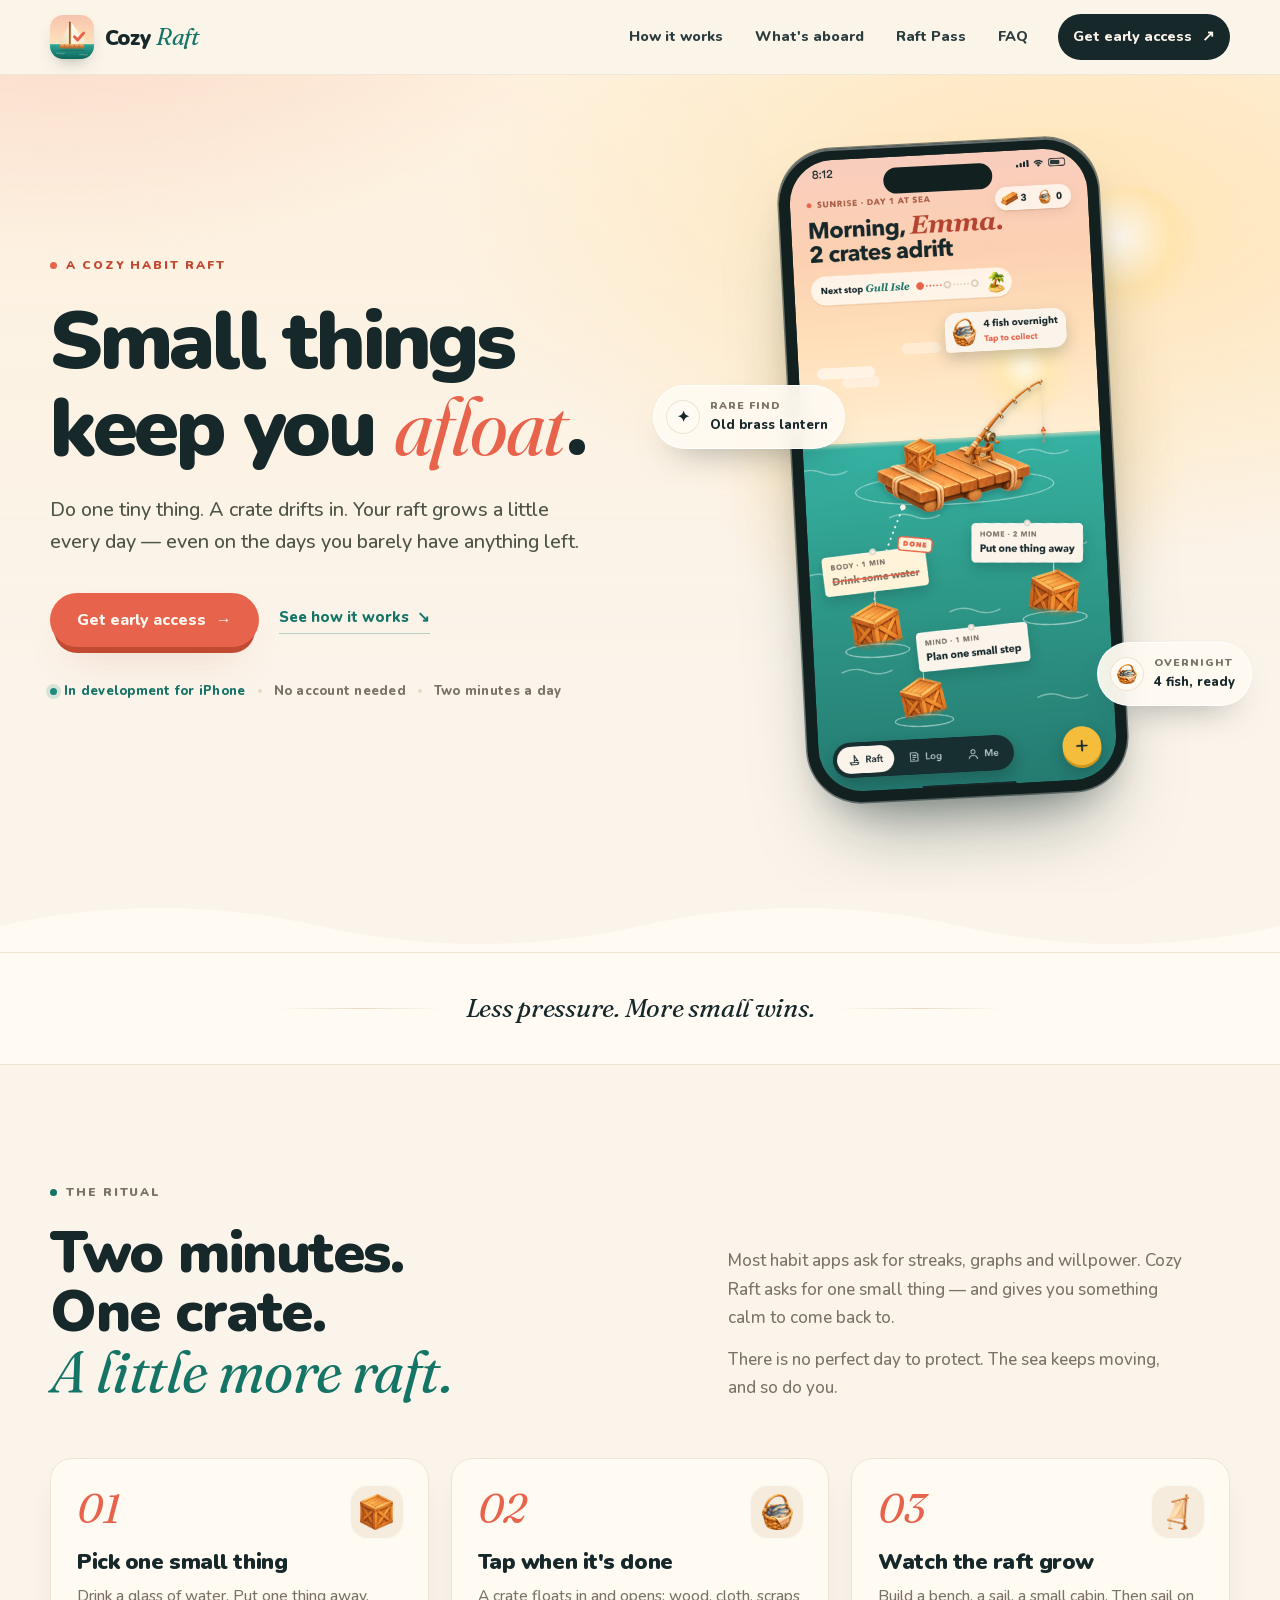
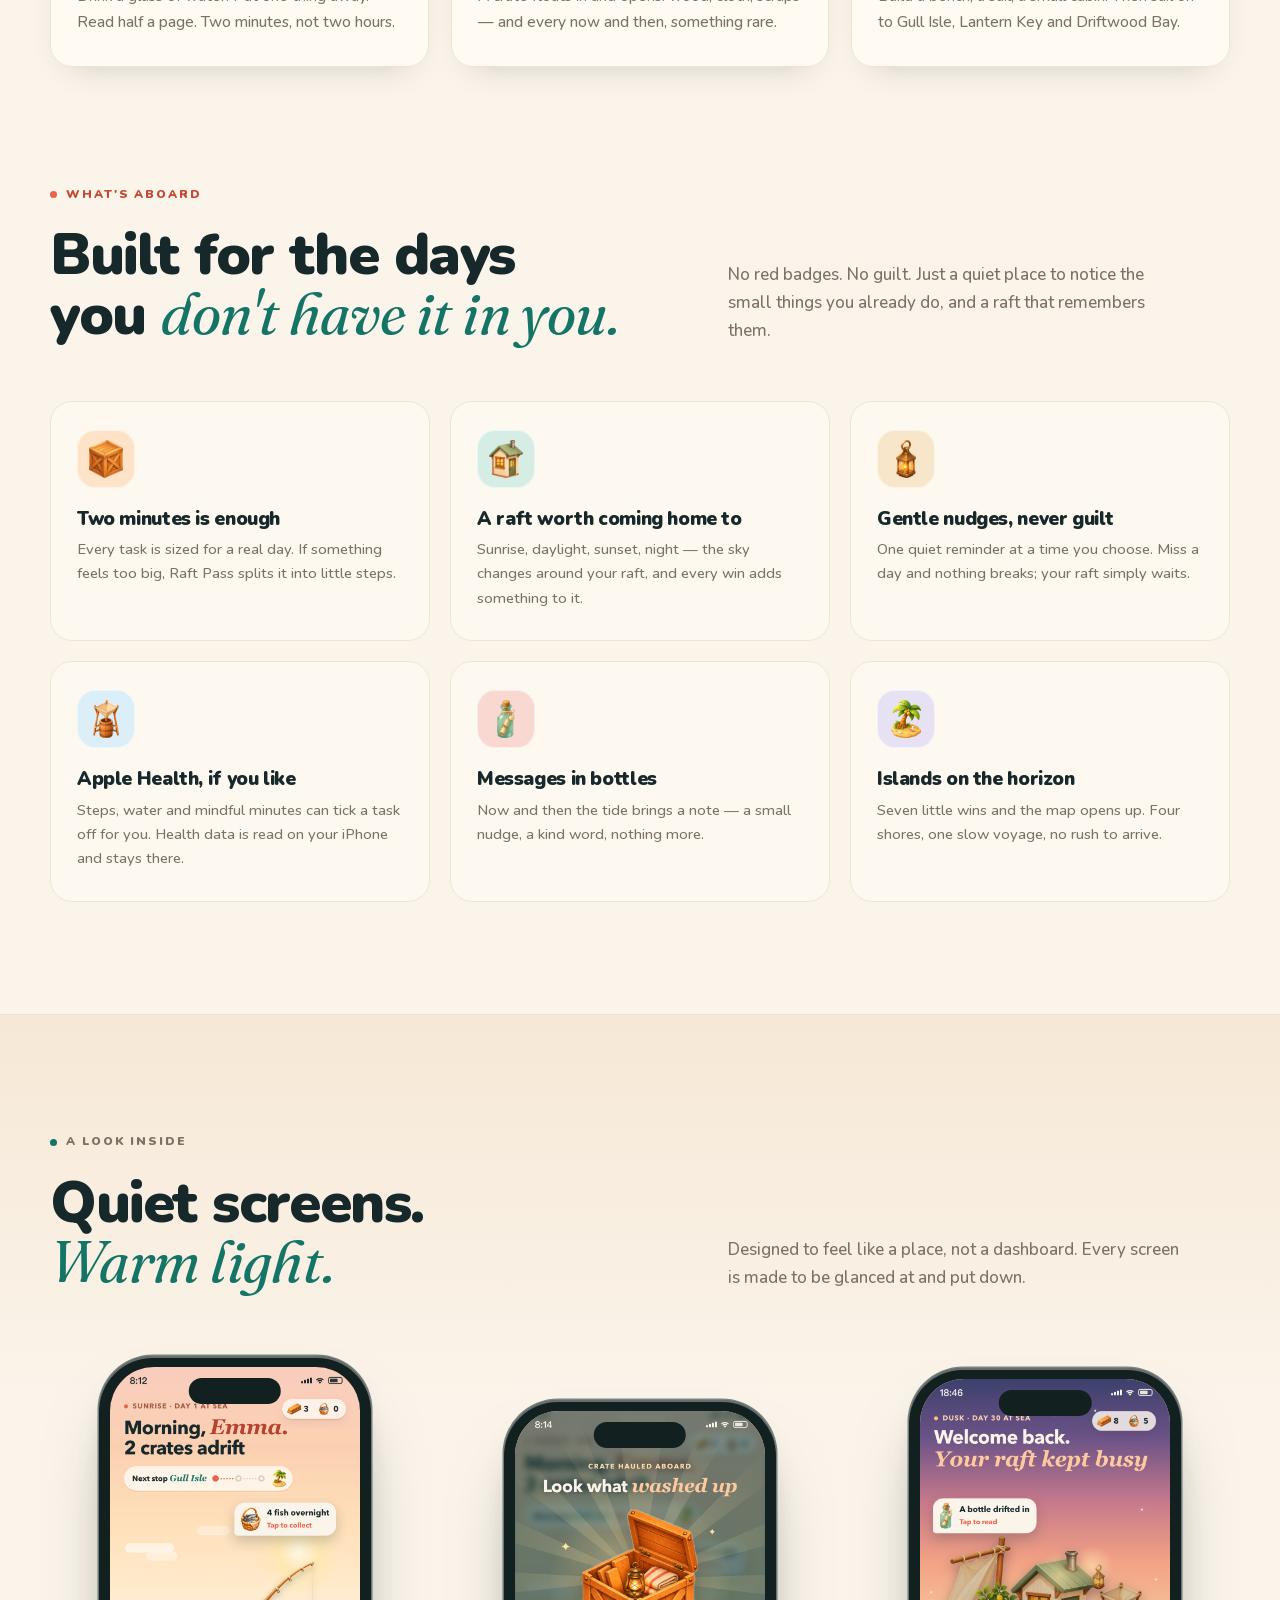
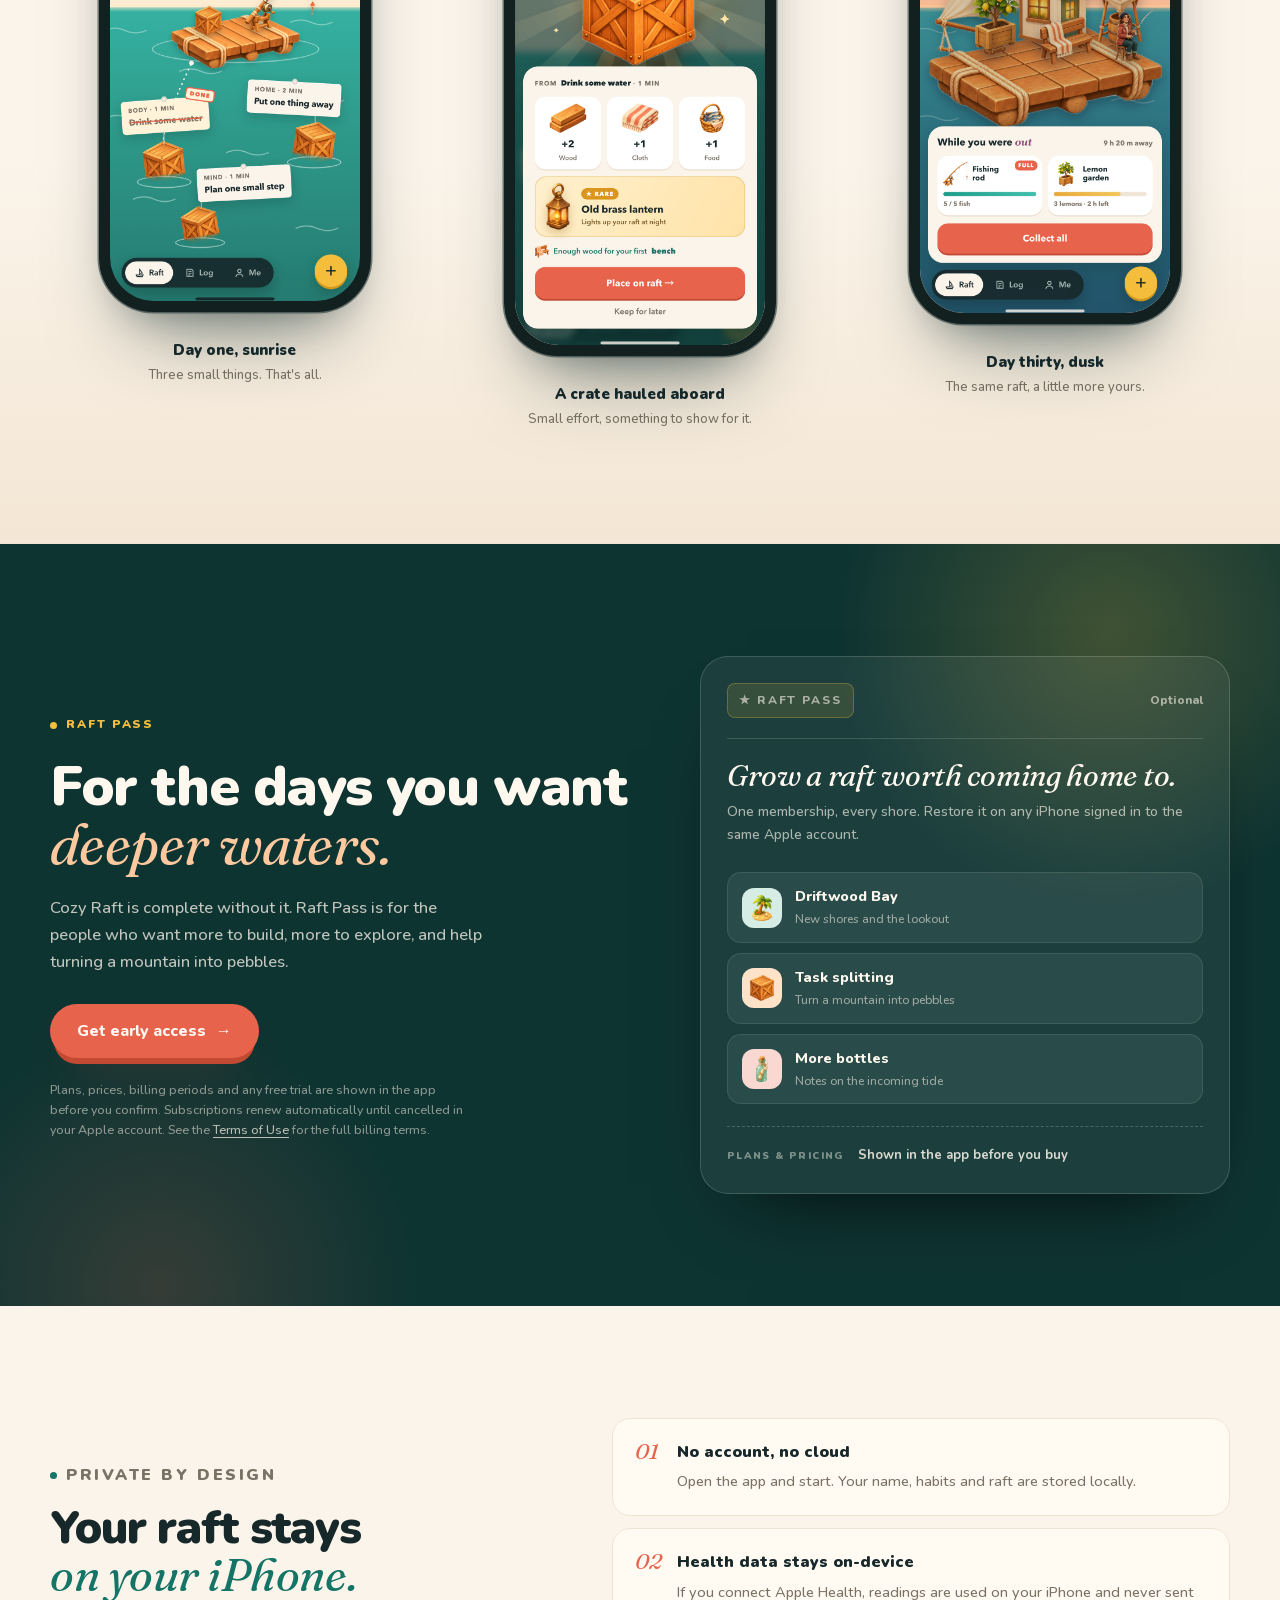
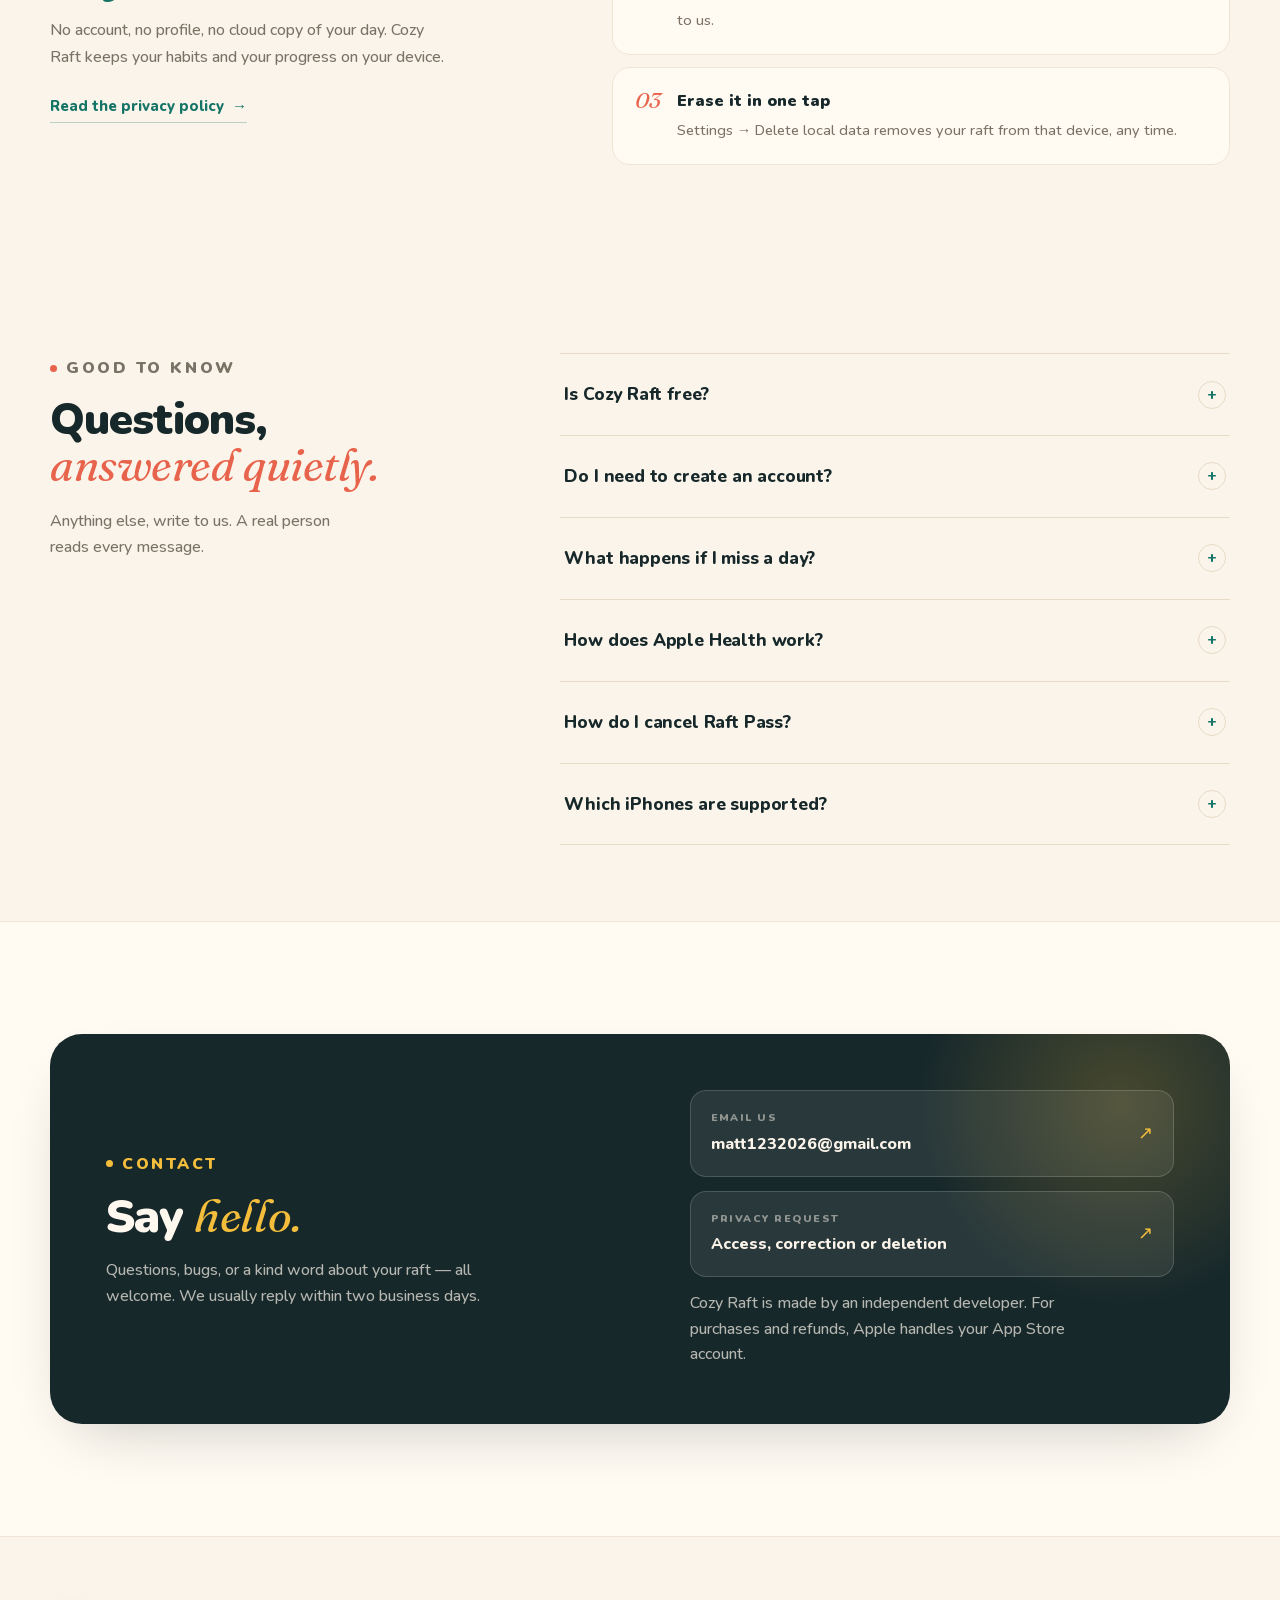
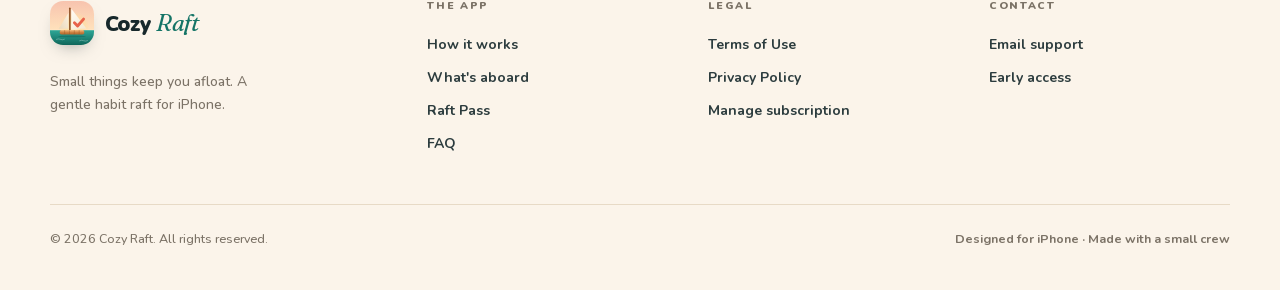
==== commit 331a6e2d: "Refine hero, Raft Pass card, mobile nav and legal layout" ====
--- a/index.html
+++ b/index.html
@@ -44,7 +44,7 @@
       <span class="brand-name">Cozy <em>Raft</em></span>
     </a>
     <button class="nav-toggle" type="button" aria-expanded="false" aria-controls="primary-nav">
-      <span></span><span class="sr-only">Open menu</span>
+      <span class="nav-bars" aria-hidden="true"></span><span class="sr-only">Open menu</span>
     </button>
     <nav class="nav-links" id="primary-nav" aria-label="Primary">
       <a href="#how-it-works">How it works</a>
--- a/styles.css
+++ b/styles.css
@@ -1319,7 +1319,7 @@
     justify-content: center;
     cursor: pointer;
   }
-  .nav-toggle span {
+  .nav-bars {
     display: block;
     width: 16px; height: 2px;
     background: var(--ink);
@@ -1327,7 +1327,7 @@
     position: relative;
     transition: transform 0.3s var(--ease), opacity 0.3s var(--ease);
   }
-  .nav-toggle span::before, .nav-toggle span::after {
+  .nav-bars::before, .nav-bars::after {
     content: "";
     position: absolute;
     left: 0;
@@ -1336,11 +1336,11 @@
     border-radius: 2px;
     transition: transform 0.3s var(--ease);
   }
-  .nav-toggle span::before { top: -5px; }
-  .nav-toggle span::after { top: 5px; }
-  .nav-toggle[aria-expanded="true"] span { background: transparent; }
-  .nav-toggle[aria-expanded="true"] span::before { transform: translateY(5px) rotate(45deg); }
-  .nav-toggle[aria-expanded="true"] span::after { transform: translateY(-5px) rotate(-45deg); }
+  .nav-bars::before { top: -5px; }
+  .nav-bars::after { top: 5px; }
+  .nav-toggle[aria-expanded="true"] .nav-bars { background: transparent; }
+  .nav-toggle[aria-expanded="true"] .nav-bars::before { transform: translateY(5px) rotate(45deg); }
+  .nav-toggle[aria-expanded="true"] .nav-bars::after { transform: translateY(-5px) rotate(-45deg); }
 
   .nav-links {
     position: absolute;
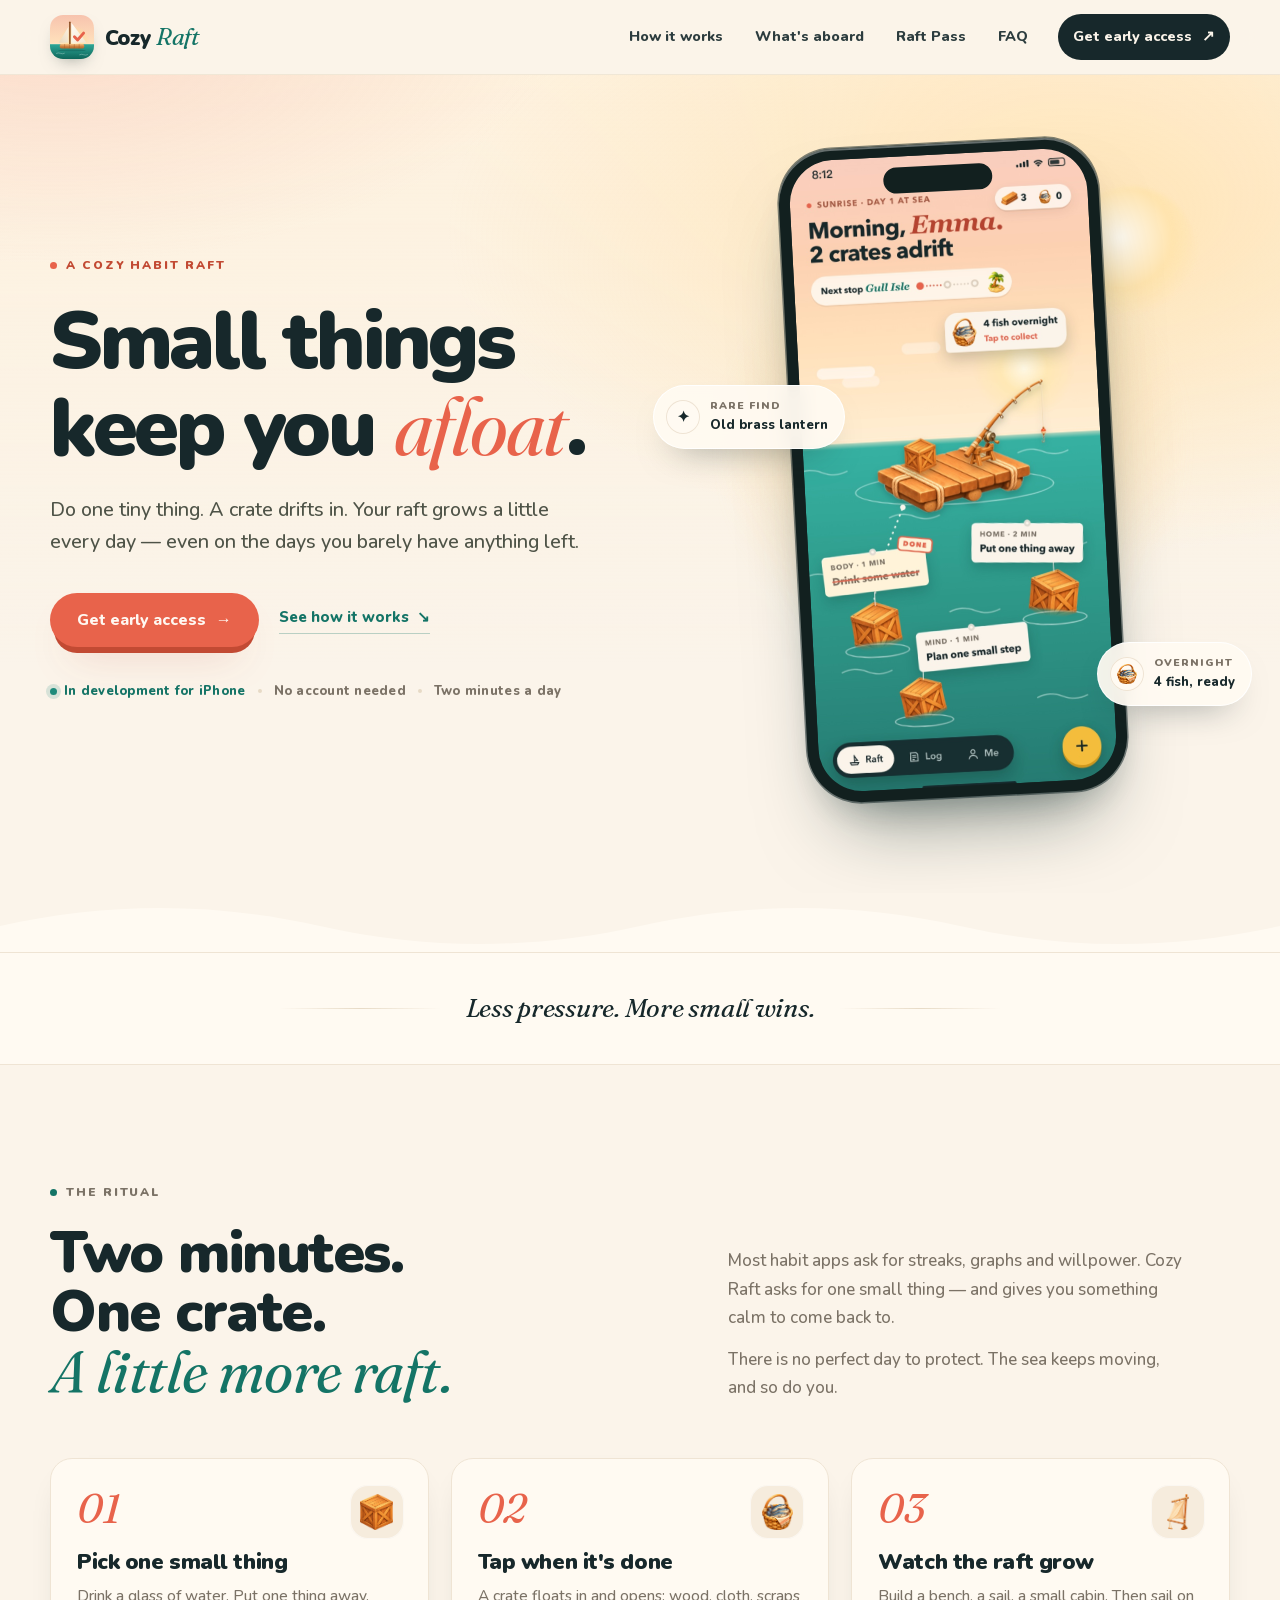
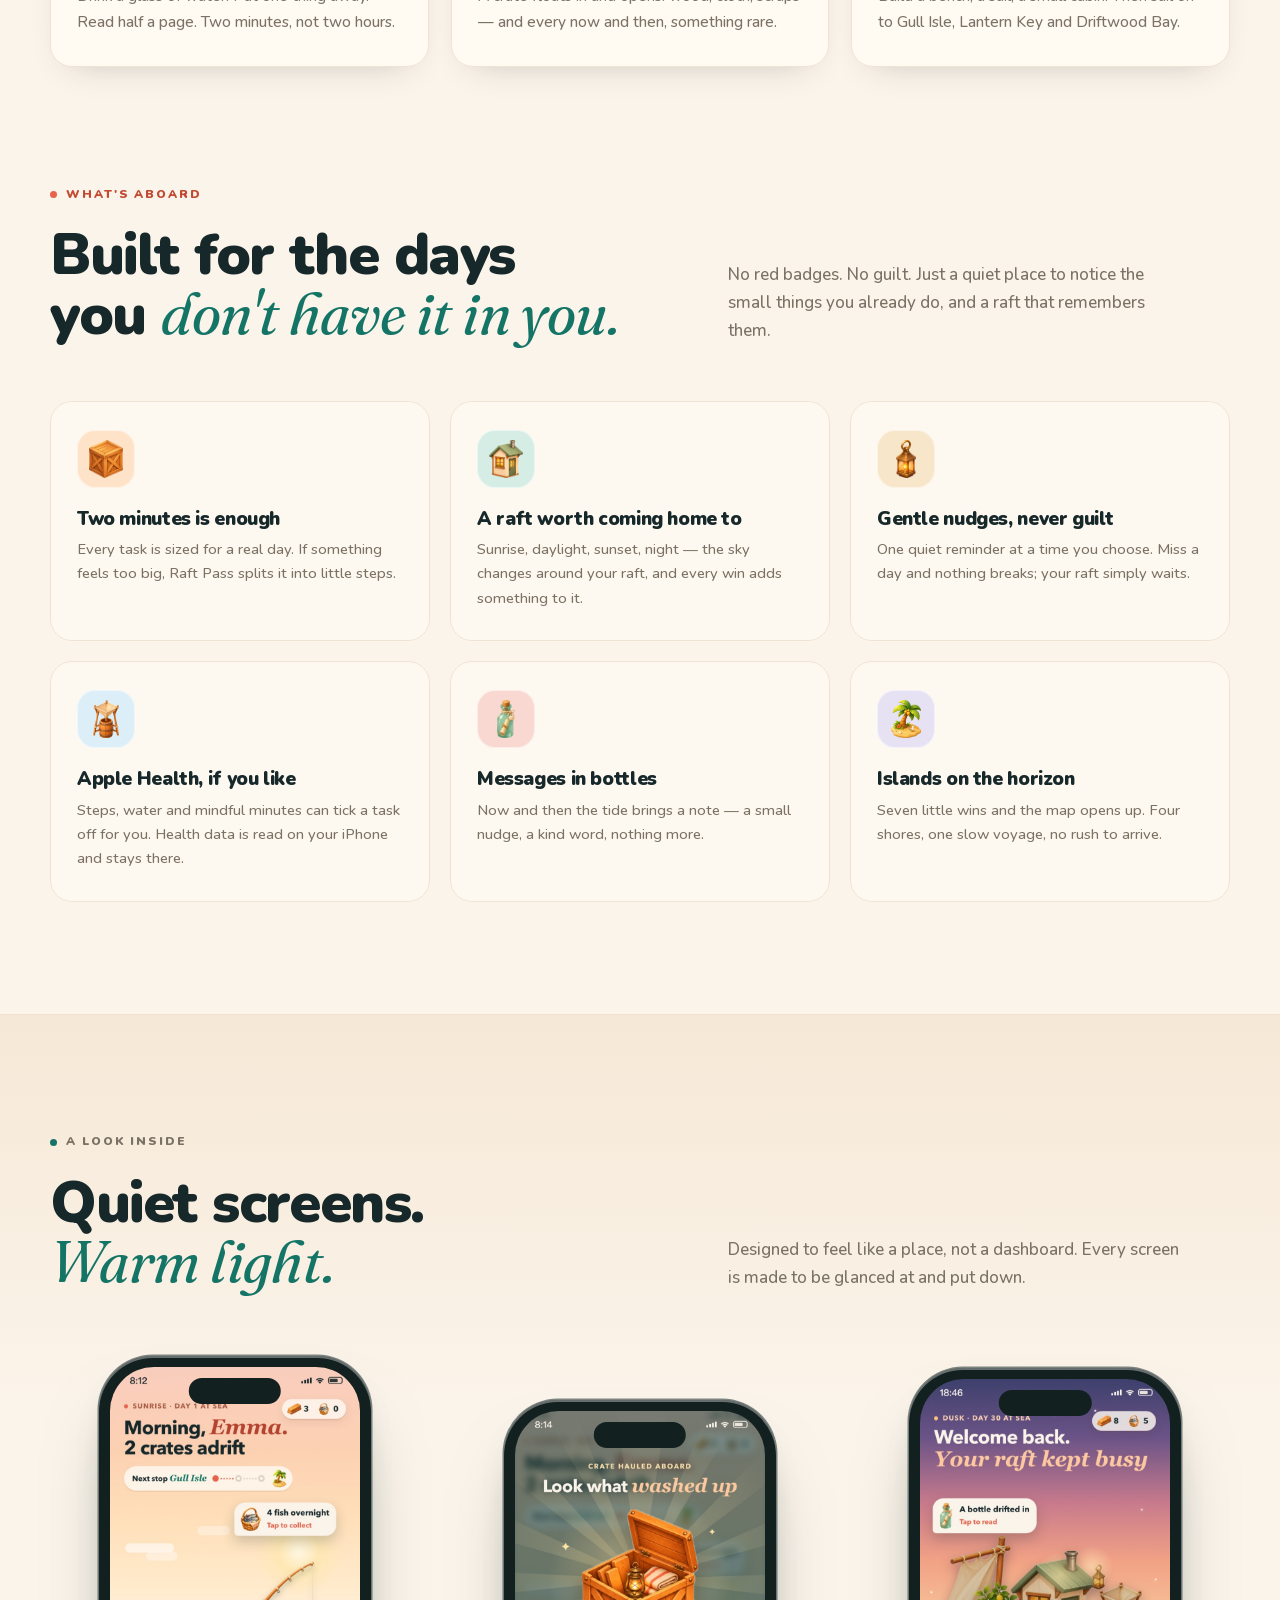
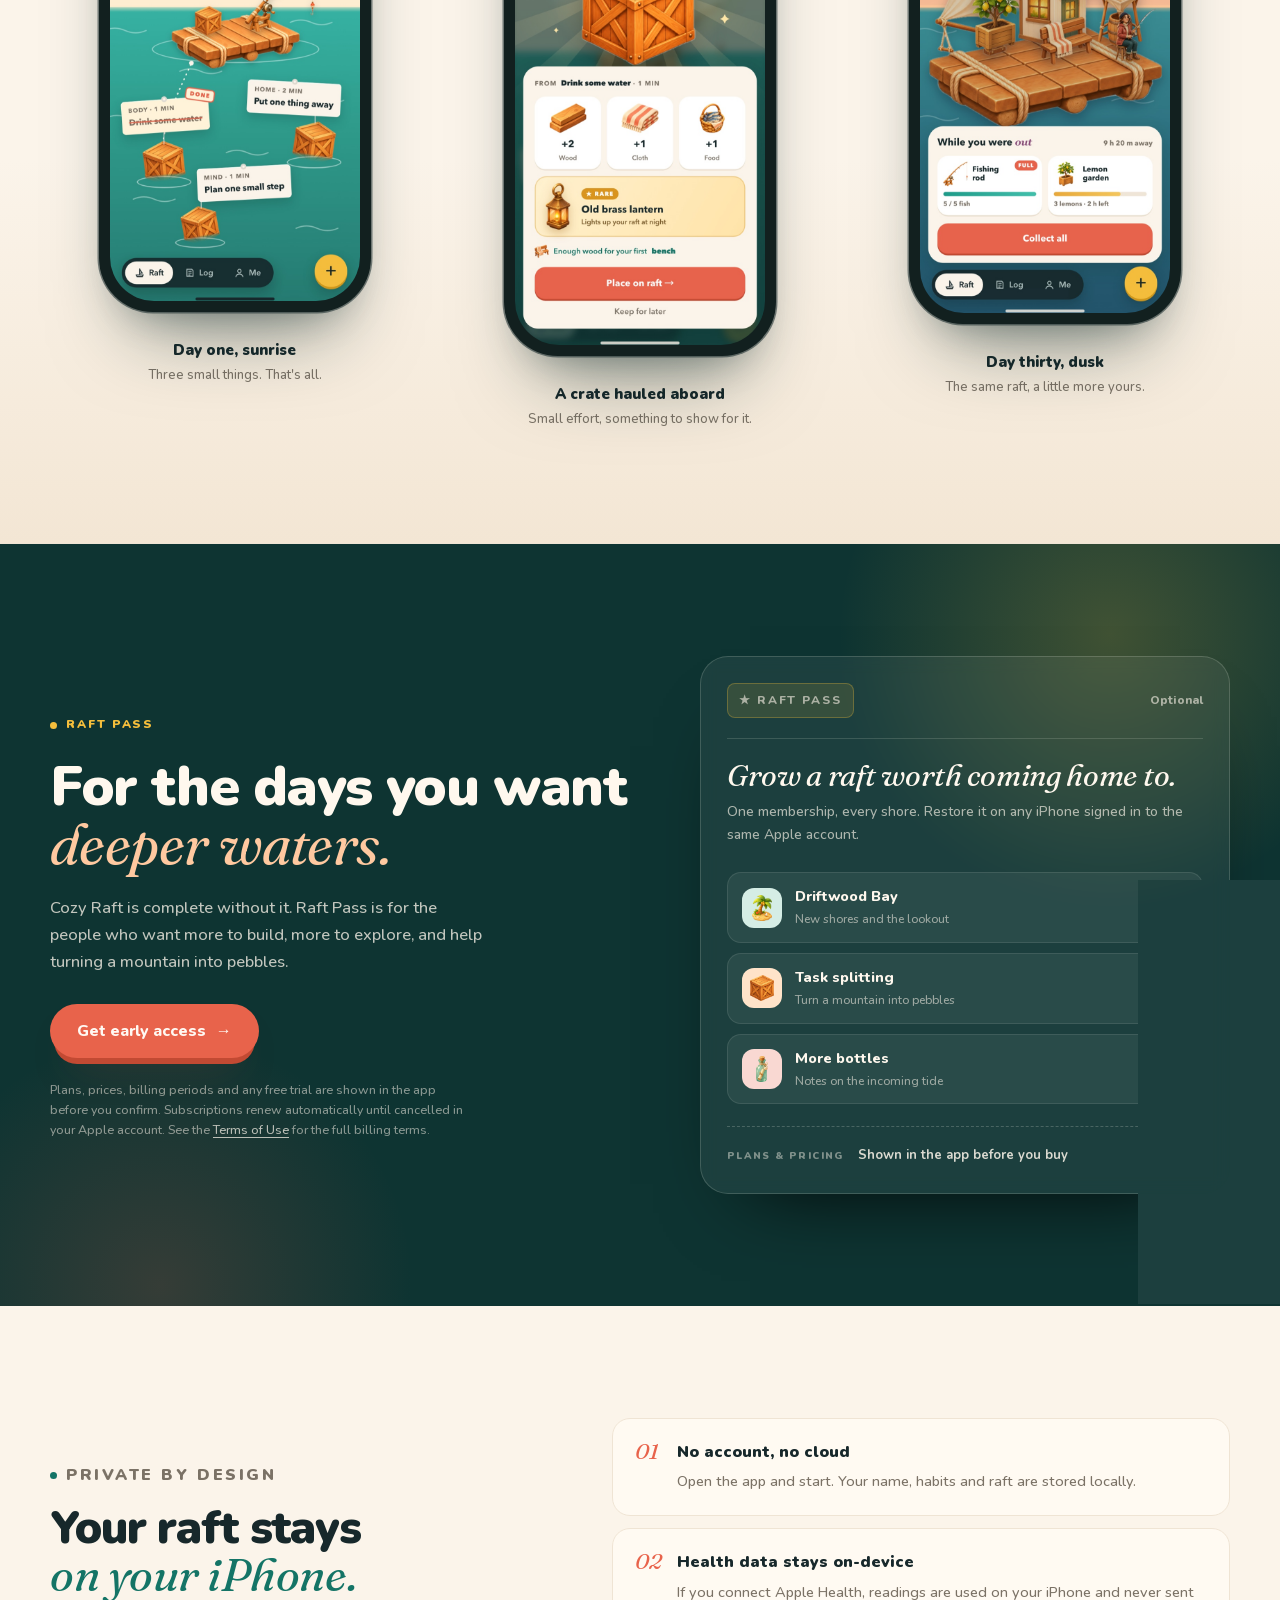
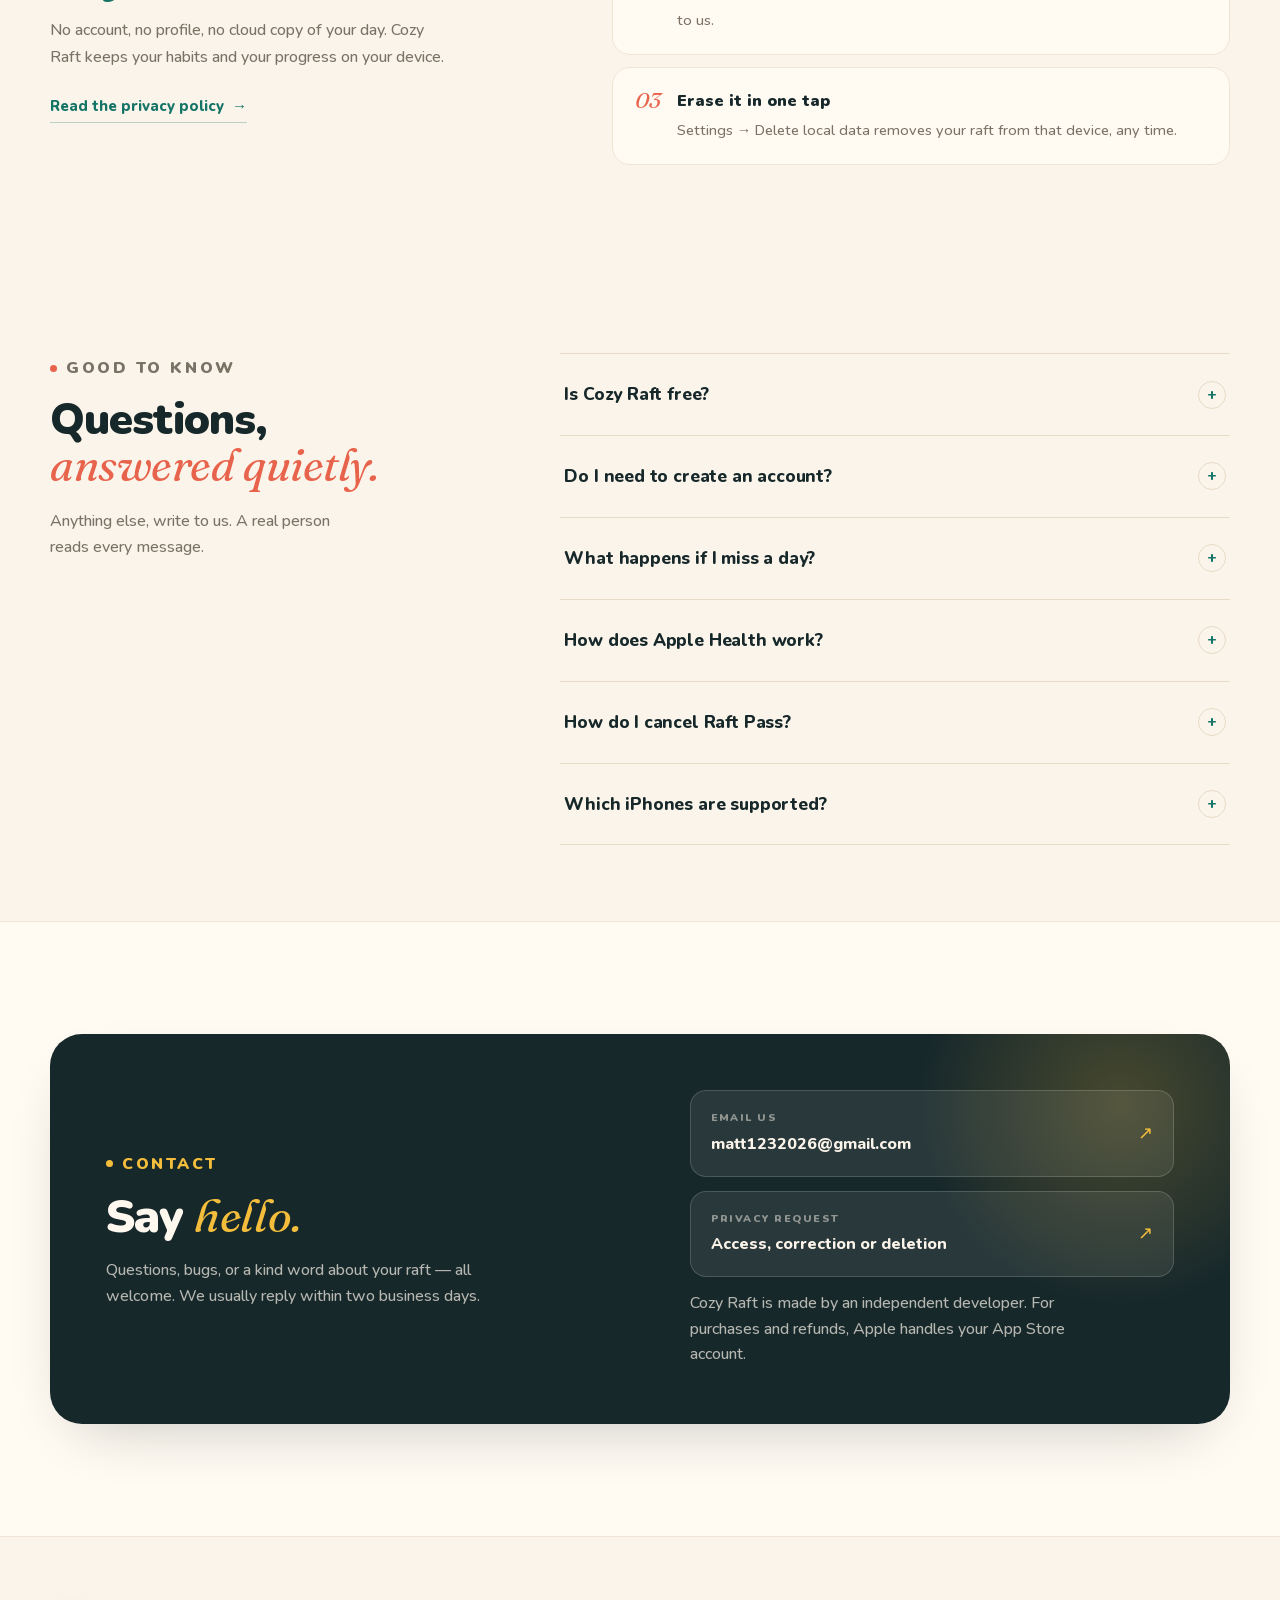
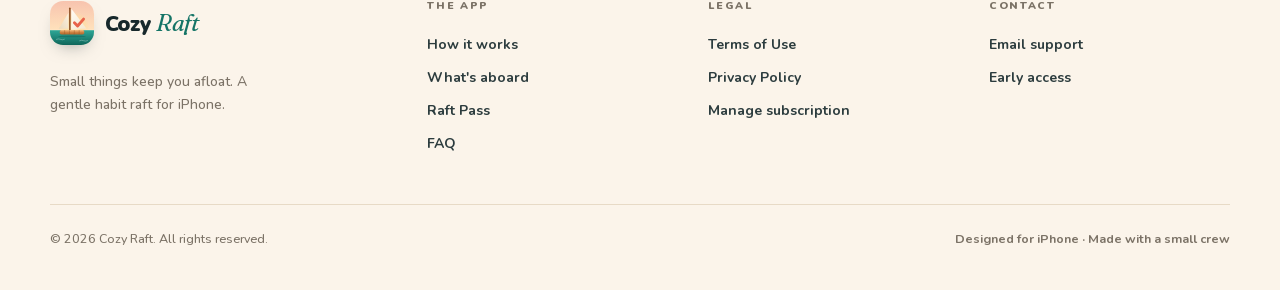
==== commit 2ece8a91: "Optimise screenshots for faster loading" ====
--- a/index.html
+++ b/index.html
@@ -81,7 +81,7 @@
         <div class="hero-sun" aria-hidden="true"></div>
         <div class="phone">
           <div class="phone-screen">
-            <img src="assets/screen-home.png" alt="Cozy Raft home screen: a wooden raft at sunrise with three floating crates, each holding a two-minute task." width="860" height="1861">
+            <img src="assets/screen-home.jpg" alt="Cozy Raft home screen: a wooden raft at sunrise with three floating crates, each holding a two-minute task." width="860" height="1861">
           </div>
         </div>
         <div class="float-chip float-chip--a">
@@ -203,19 +203,19 @@
       <div class="showcase-grid">
         <figure class="showcase-item reveal" style="margin:0">
           <div class="phone">
-            <div class="phone-screen"><img src="assets/screen-home.png" alt="Morning on day one, with two crates drifting beside the raft." width="860" height="1861" loading="lazy"></div>
+            <div class="phone-screen"><img src="assets/screen-home.jpg" alt="Morning on day one, with two crates drifting beside the raft." width="860" height="1861" loading="lazy"></div>
           </div>
           <figcaption class="showcase-caption"><strong>Day one, sunrise</strong><span>Three small things. That's all.</span></figcaption>
         </figure>
         <figure class="showcase-item reveal reveal-delay-1" style="margin:0">
           <div class="phone">
-            <div class="phone-screen"><img src="assets/screen-crate.png" alt="The reward screen after completing a task, showing wood, cloth, scrap and food." width="860" height="1861" loading="lazy"></div>
+            <div class="phone-screen"><img src="assets/screen-crate.jpg" alt="The reward screen after completing a task, showing wood, cloth, scrap and food." width="860" height="1861" loading="lazy"></div>
           </div>
           <figcaption class="showcase-caption"><strong>A crate hauled aboard</strong><span>Small effort, something to show for it.</span></figcaption>
         </figure>
         <figure class="showcase-item reveal reveal-delay-2" style="margin:0">
           <div class="phone">
-            <div class="phone-screen"><img src="assets/screen-dusk.png" alt="The raft on day thirty at dusk, with a cabin, a garden and a lantern." width="860" height="1861" loading="lazy"></div>
+            <div class="phone-screen"><img src="assets/screen-dusk.jpg" alt="The raft on day thirty at dusk, with a cabin, a garden and a lantern." width="860" height="1861" loading="lazy"></div>
           </div>
           <figcaption class="showcase-caption"><strong>Day thirty, dusk</strong><span>The same raft, a little more yours.</span></figcaption>
         </figure>
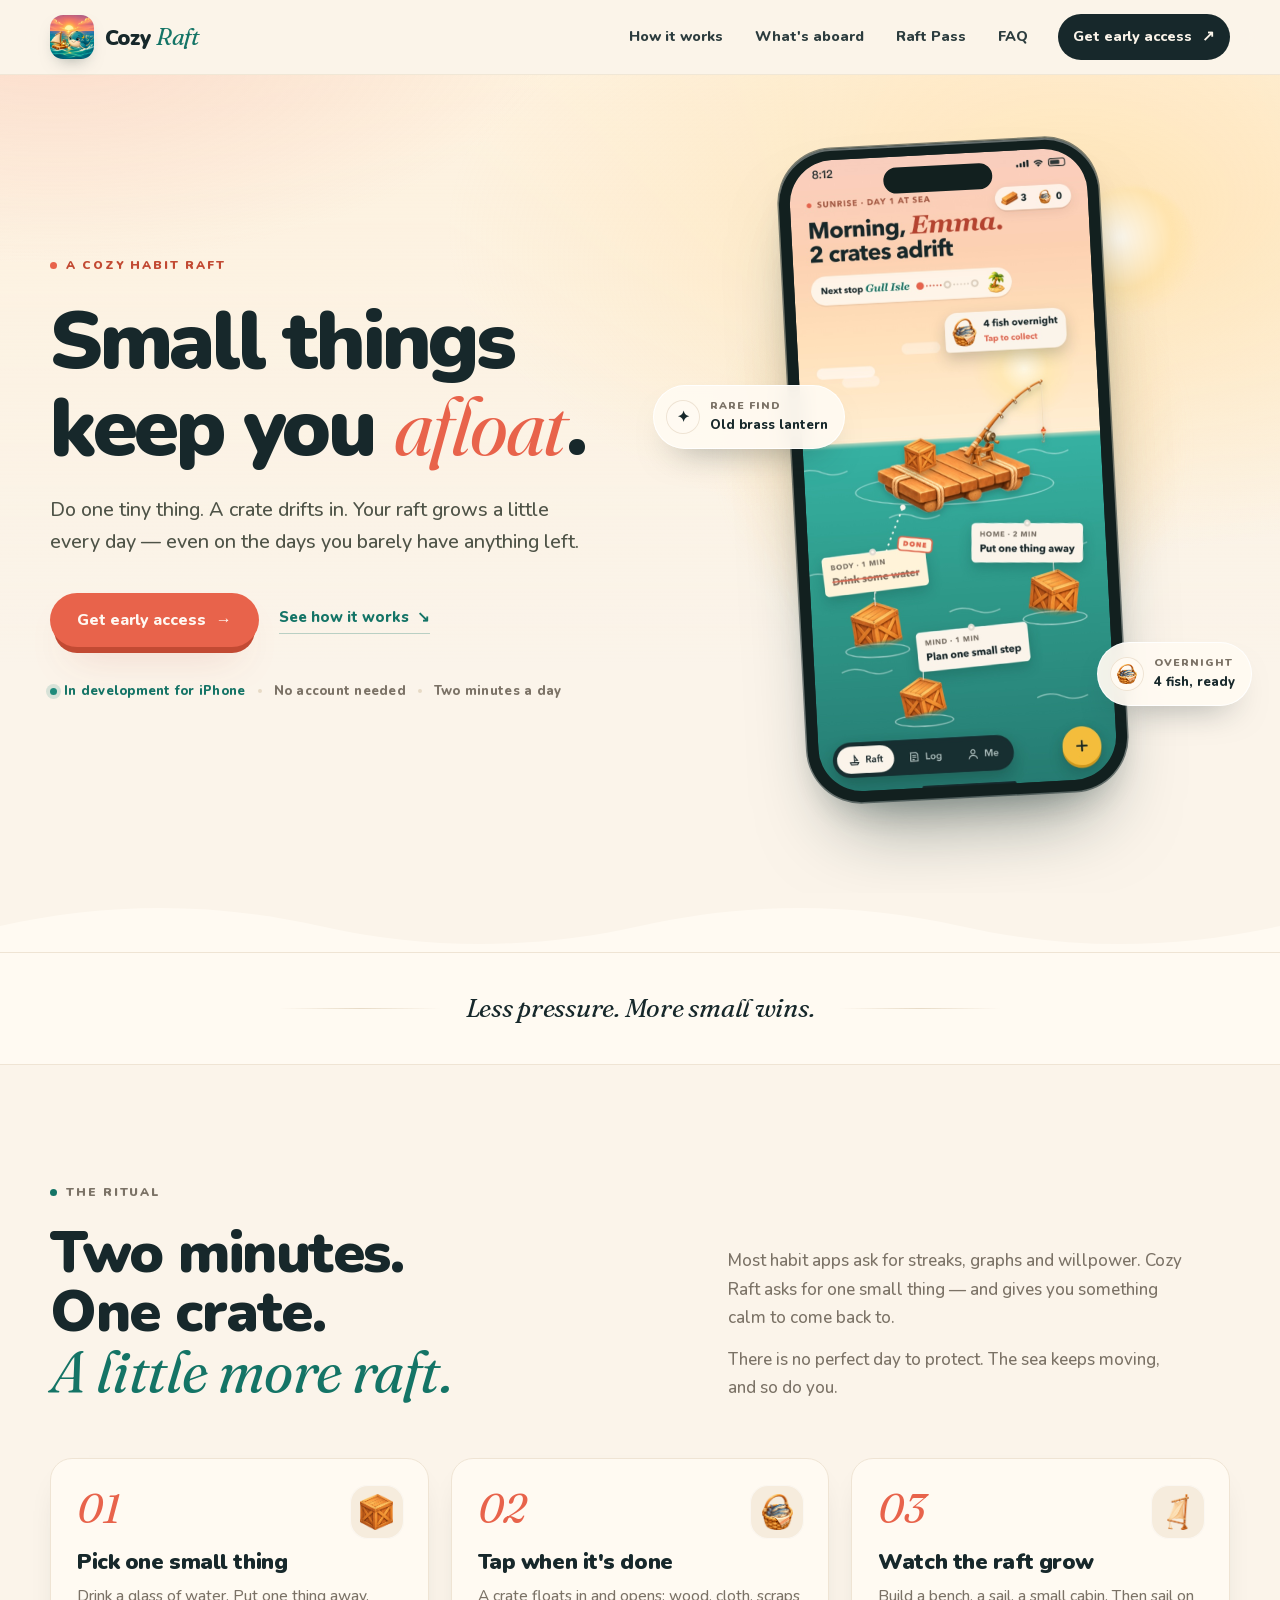
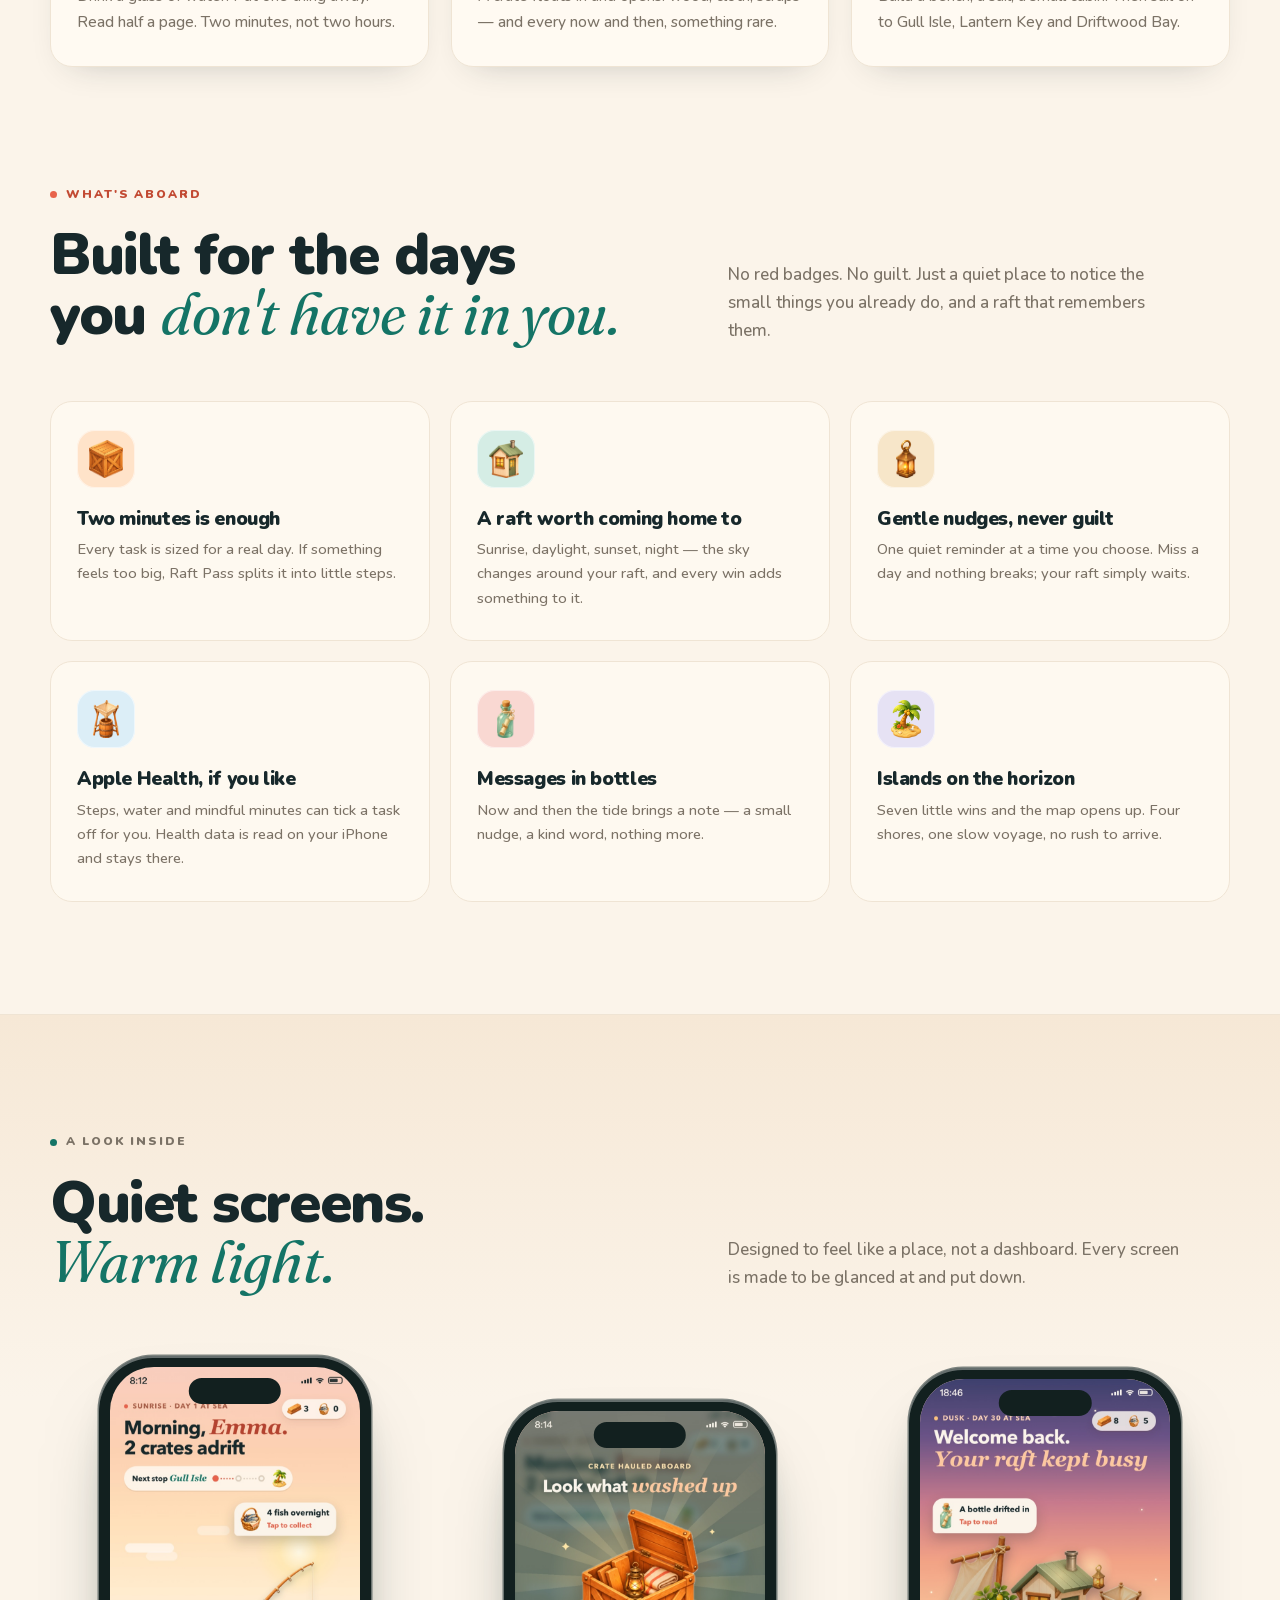
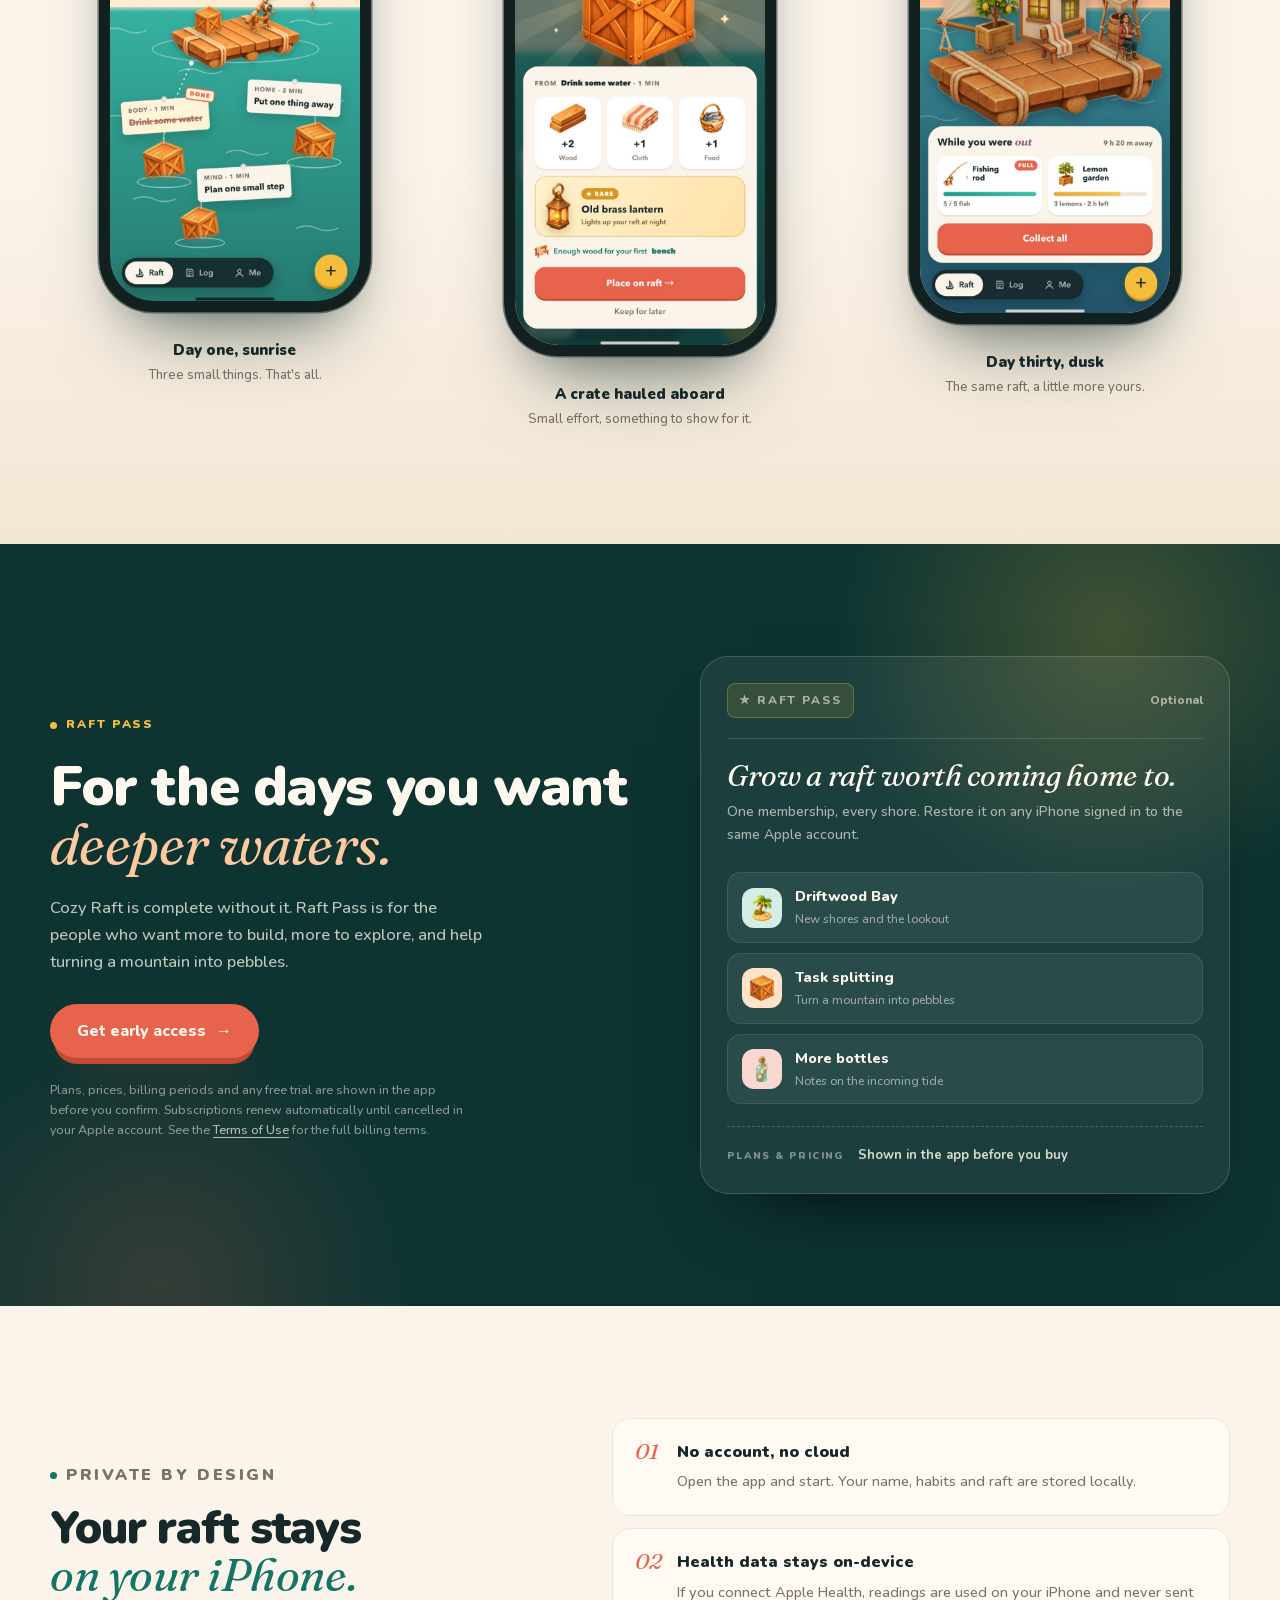
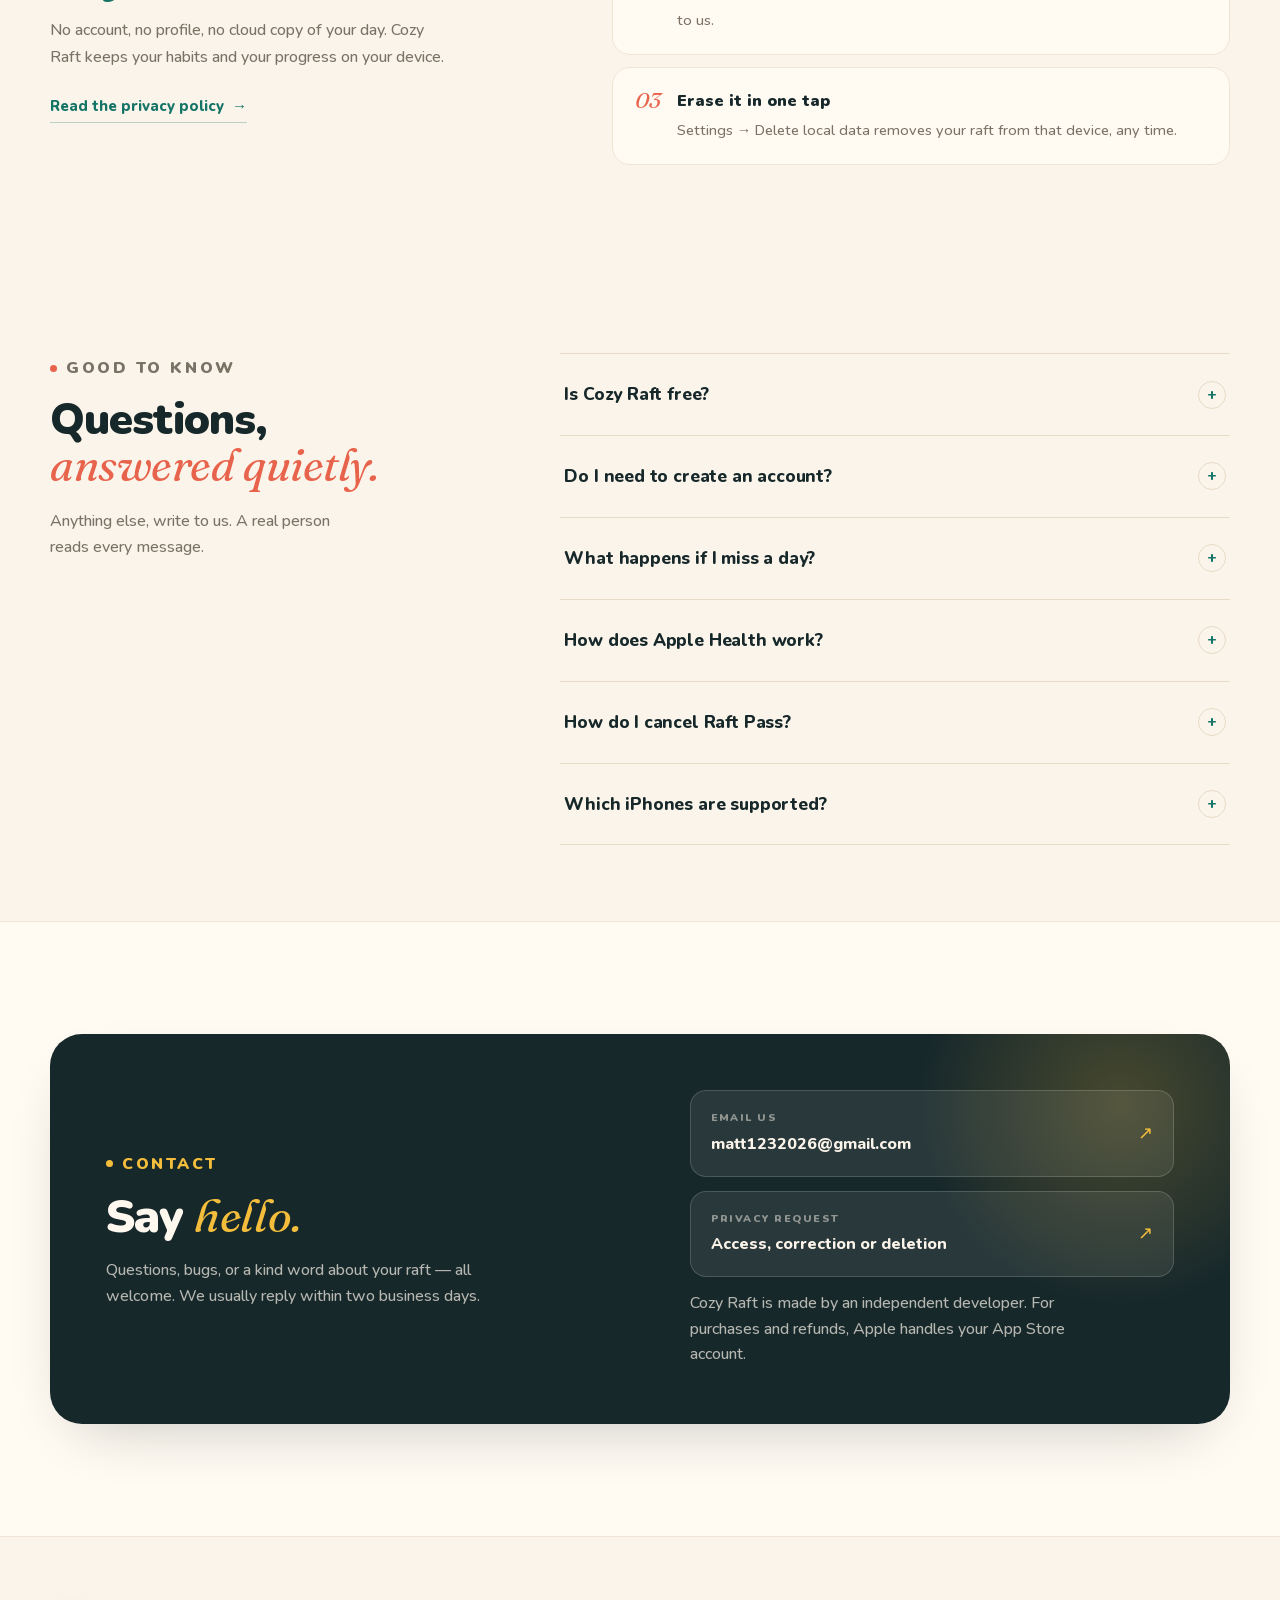
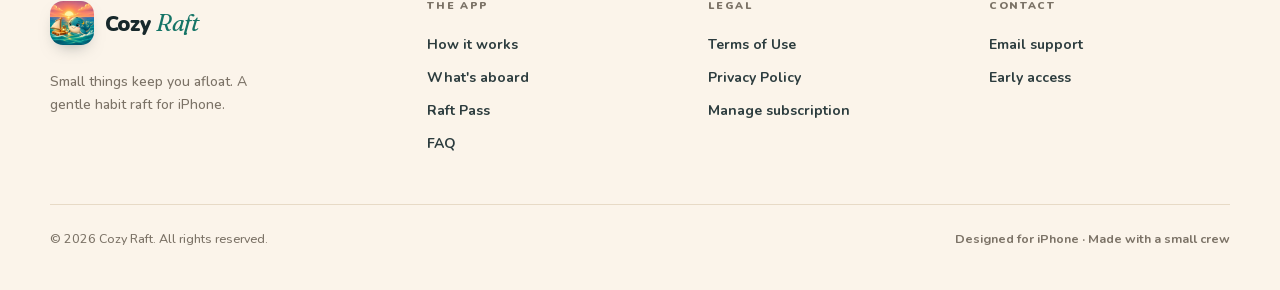
==== commit 176cb54d: "Use the new app icon across the site and social preview" ====
--- a/index.html
+++ b/index.html
@@ -13,7 +13,7 @@
   <meta property="og:image" content="https://hjdaskdasds.github.io/cozyraft/assets/og-image.png">
   <meta property="og:url" content="https://hjdaskdasds.github.io/cozyraft/">
   <meta name="twitter:card" content="summary_large_image">
-  <link rel="icon" href="assets/emblem.svg" type="image/svg+xml">
+  <link rel="icon" href="assets/icon-256.png" sizes="256x256" type="image/png">
   <link rel="icon" href="assets/favicon-32.png" sizes="32x32" type="image/png">
   <link rel="apple-touch-icon" href="assets/apple-touch-icon.png">
   <script>document.documentElement.classList.add("js");</script>
@@ -40,7 +40,7 @@
 <header class="site-nav">
   <div class="shell nav-inner">
     <a class="brand" href="index.html" aria-label="Cozy Raft home">
-      <img src="assets/icon.svg" alt="" width="44" height="44">
+      <img src="assets/icon-256.png" alt="" width="44" height="44">
       <span class="brand-name">Cozy <em>Raft</em></span>
     </a>
     <button class="nav-toggle" type="button" aria-expanded="false" aria-controls="primary-nav">
@@ -357,7 +357,7 @@
     <div class="footer-grid">
       <div class="footer-brand">
         <a class="brand" href="index.html" aria-label="Cozy Raft home">
-          <img src="assets/icon.svg" alt="" width="44" height="44">
+          <img src="assets/icon-256.png" alt="" width="44" height="44">
           <span class="brand-name">Cozy <em>Raft</em></span>
         </a>
         <p>Small things keep you afloat. A gentle habit raft for iPhone.</p>
--- a/styles.css
+++ b/styles.css
@@ -288,6 +288,7 @@
 }
 .nav-links a {
   font-size: 14.5px;
+  white-space: nowrap;
   font-weight: 800;
   color: var(--ink-soft);
   padding: 10px 14px;
@@ -301,6 +302,7 @@
   color: var(--ink);
 }
 .nav-action { margin-left: 12px; }
+.nav-action .button { white-space: nowrap; }
 .nav-links a.button { color: var(--paper); }
 .nav-links a.button:hover { color: var(--paper); }
 .nav-toggle { display: none; }
@@ -1303,11 +1305,8 @@
   .legal-body h2 { font-size: 23px; }
 }
 
-@media (max-width: 720px) {
-  .shell { width: min(var(--shell), calc(100% - 36px)); }
+@media (max-width: 880px) {
   .nav-inner { gap: 12px; }
-  .brand img { width: 38px; height: 38px; border-radius: 11px; }
-  .brand-name { font-size: 18px; }
   .nav-toggle {
     display: inline-flex;
     margin-left: auto;
@@ -1345,8 +1344,9 @@
   .nav-links {
     position: absolute;
     top: calc(100% + 10px);
-    left: 18px;
     right: 18px;
+    left: auto;
+    width: min(340px, calc(100vw - 36px));
     flex-direction: column;
     align-items: stretch;
     gap: 4px;
@@ -1364,6 +1364,12 @@
   .nav-links a { padding: 13px 16px; border-radius: 12px; }
   .nav-action { margin: 6px 0 0; }
   .nav-action .button { width: 100%; }
+}
+
+@media (max-width: 720px) {
+  .shell { width: min(var(--shell), calc(100% - 36px)); }
+  .brand img { width: 38px; height: 38px; border-radius: 11px; }
+  .brand-name { font-size: 18px; }
 
   .hero h1 { font-size: clamp(44px, 12vw, 62px); }
   .hero-visual .phone { width: min(264px, 76%); }
